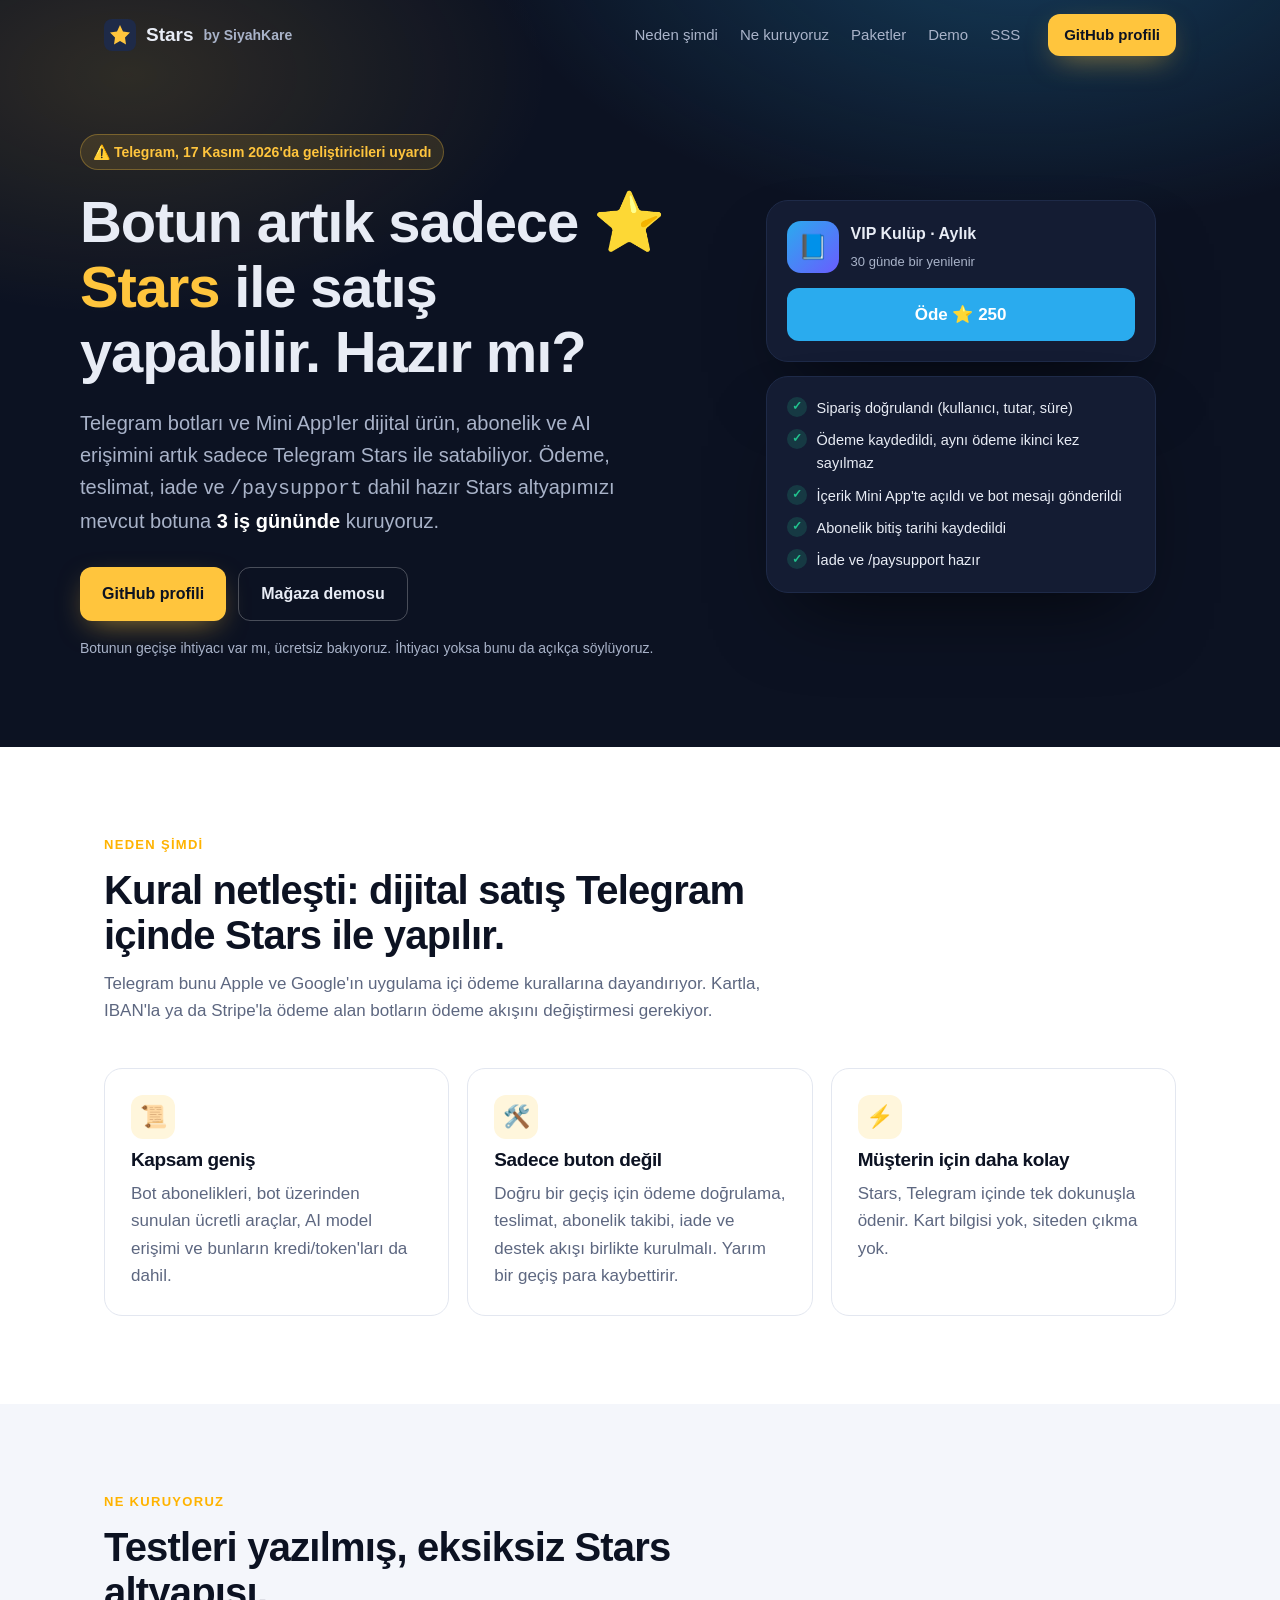
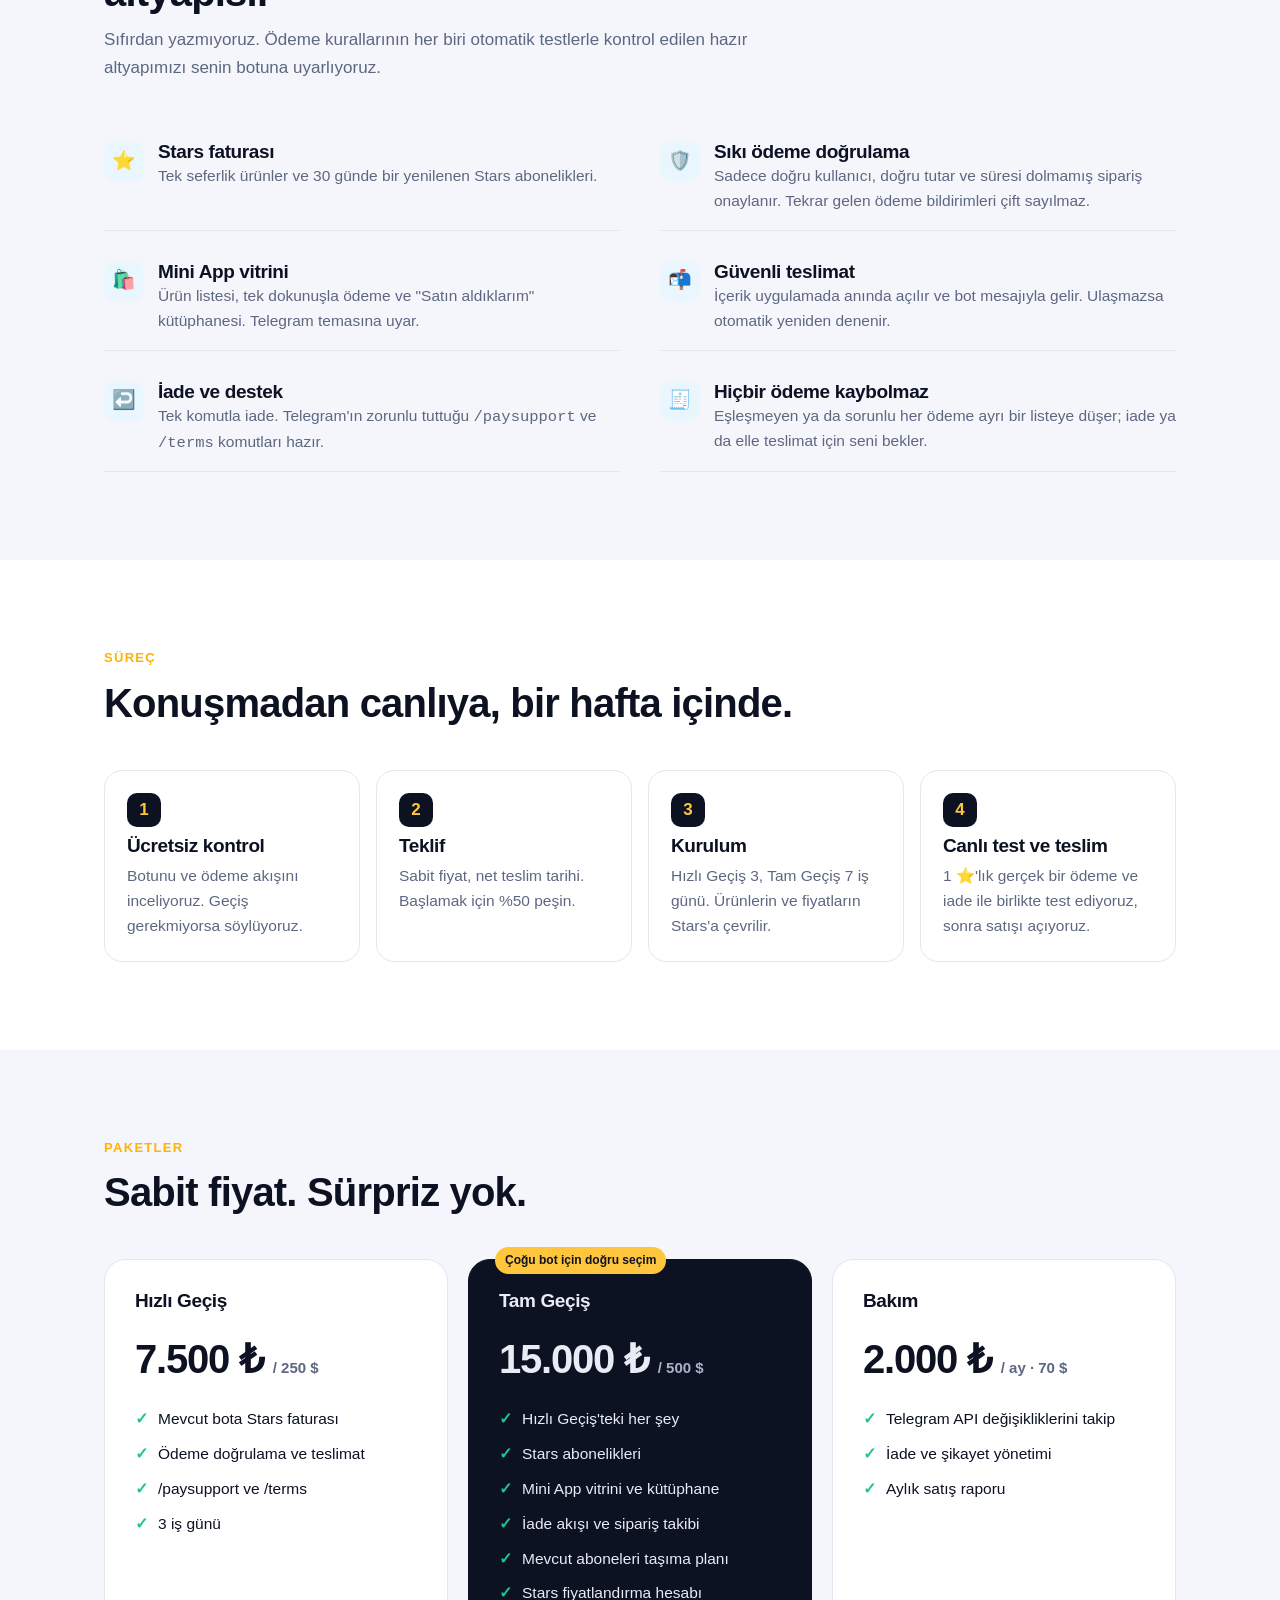
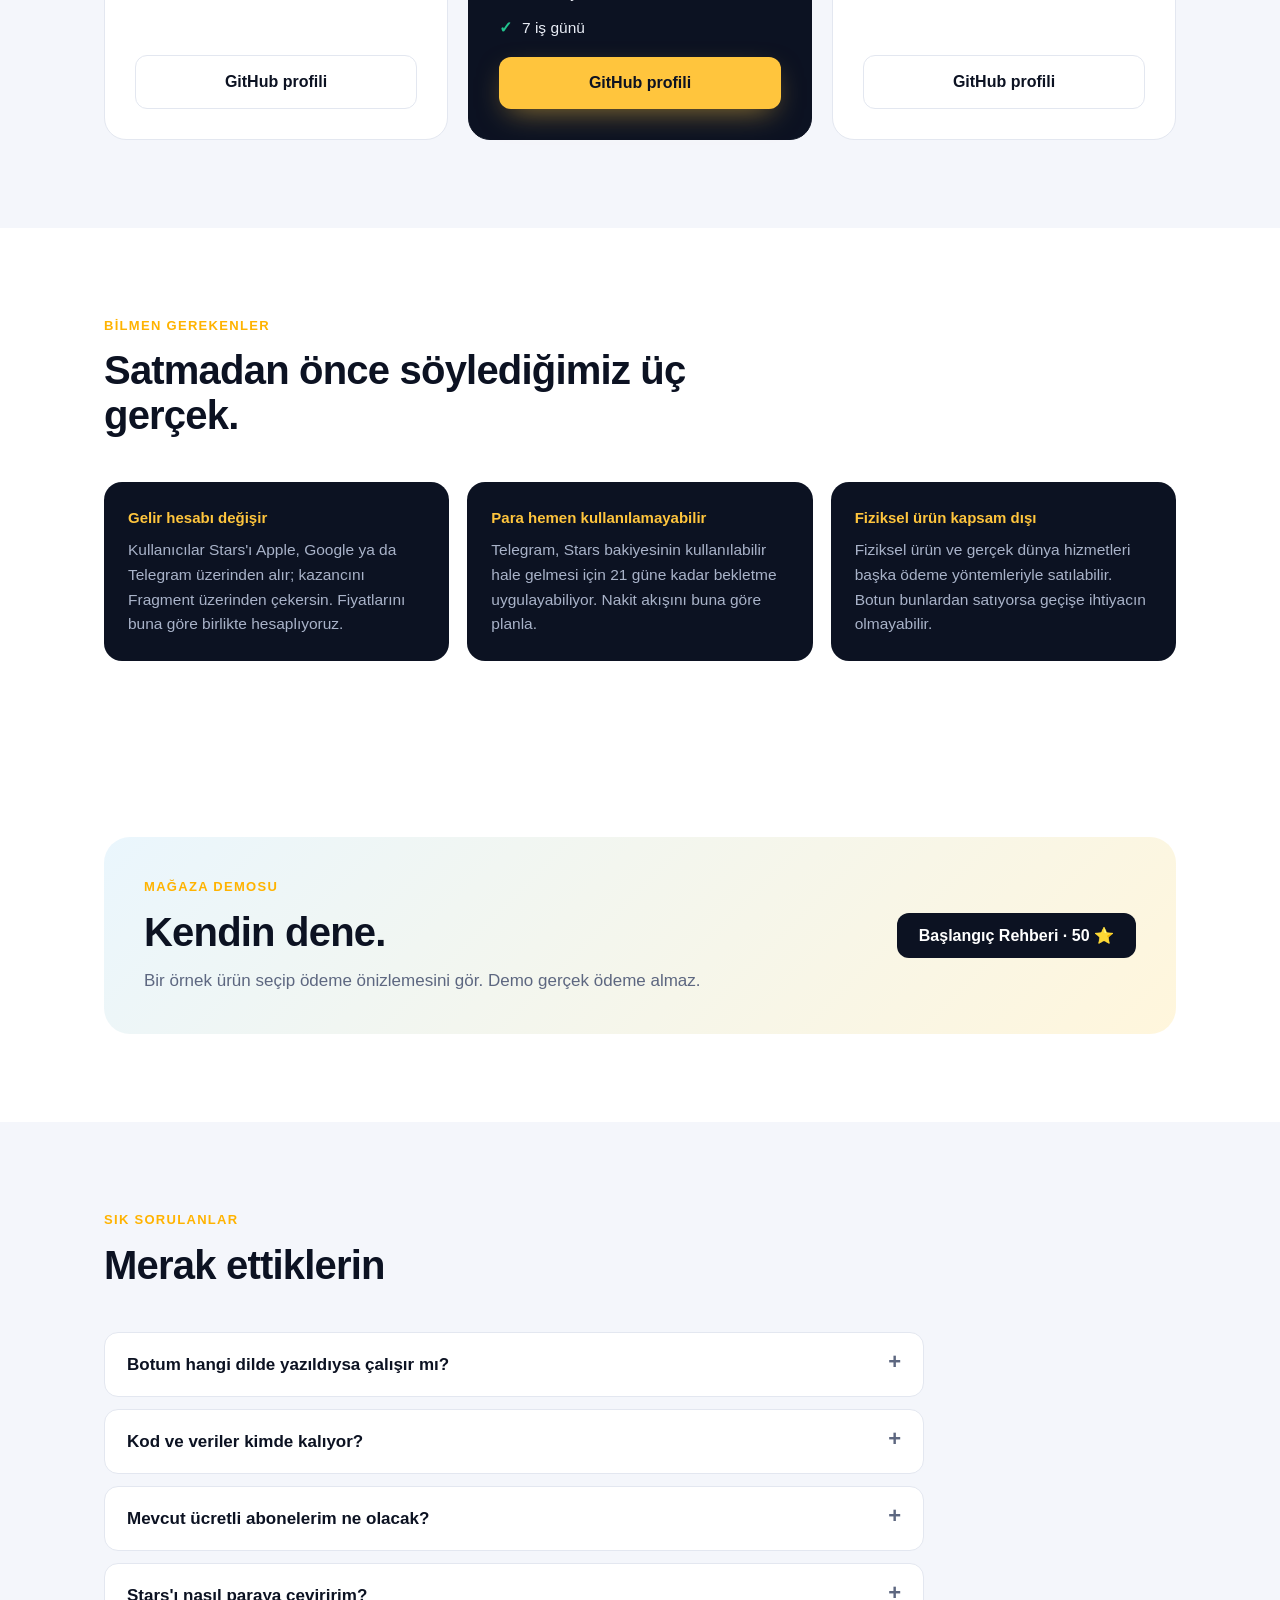
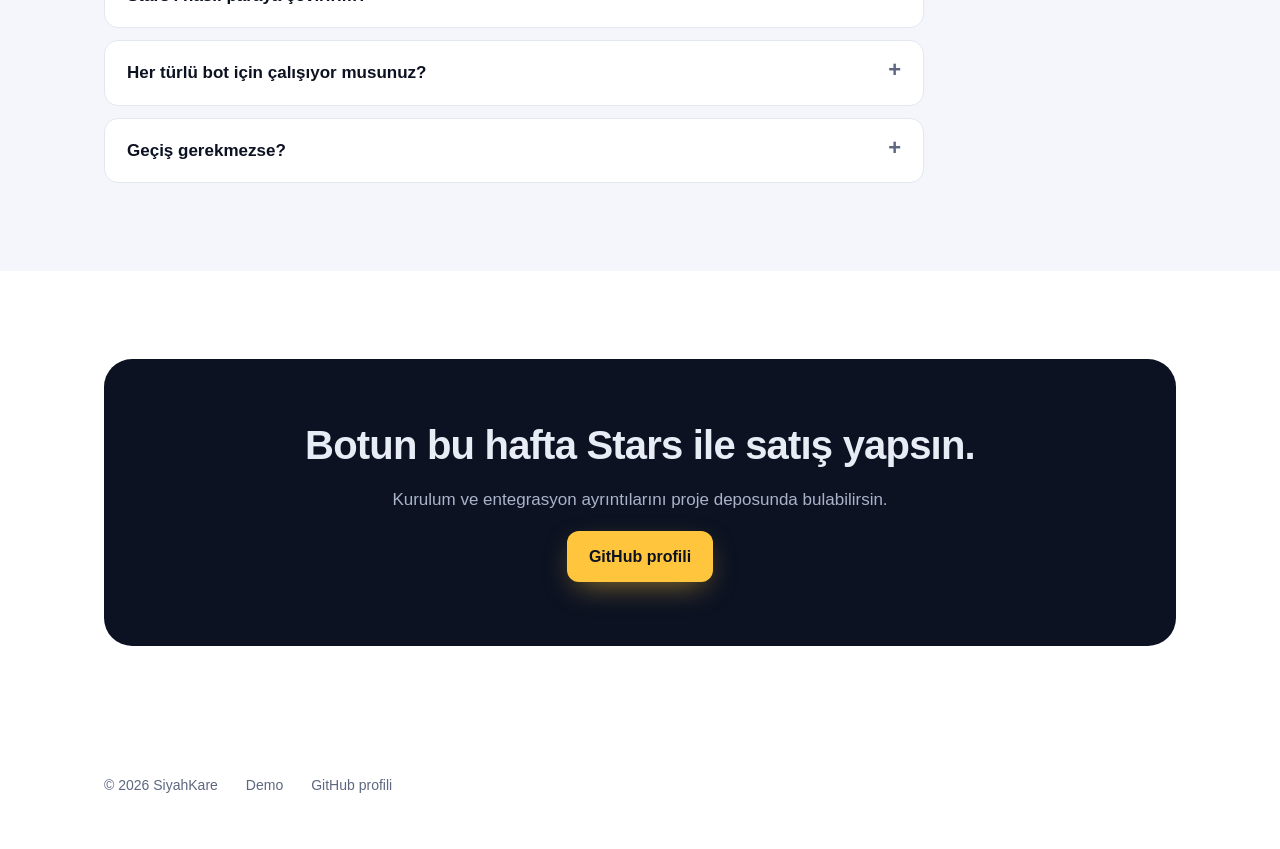
==== index.html @ 366bf129 "Publish static Stars landing page and payment preview" ====
<!doctype html>
<html lang="tr">
<head>
  <meta charset="utf-8">
  <meta name="viewport" content="width=device-width, initial-scale=1">
  <title>Telegram Stars geçişi — botun 3 iş gününde Stars ile satış yapsın | SiyahKare</title>
  <meta name="description" content="Telegram botlarda dijital ürün, abonelik ve AI erişimi artık sadece Stars ile satılabiliyor. Ödeme, teslimat, iade ve /paysupport dahil hazır Stars altyapısını mevcut botuna kuruyoruz.">
  <meta property="og:title" content="Botun Telegram Stars'a hazır mı?">
  <meta property="og:description" content="Ödeme, teslimat, iade, abonelik ve Mini App vitrini dahil Stars altyapısı, 3 iş gününde.">
  <meta name="theme-color" content="#0c1222">
  <link rel="icon" href="data:image/svg+xml,%3Csvg xmlns='http://www.w3.org/2000/svg' viewBox='0 0 64 64'%3E%3Crect width='64' height='64' rx='16' fill='%230c1222'/%3E%3Cpath d='M32 12l6 13 14 2-10 10 2 14-12-7-12 7 2-14-10-10 14-2z' fill='%23ffc53d'/%3E%3C/svg%3E">
  <style>
    :root {
      --night: #0c1222; --night-2: #141c33; --night-3: #1e2a48; --ink: #0c1222; --text: #e8ecf5; --soft: #a9b3c9;
      --paper: #ffffff; --paper-2: #f4f6fb; --line: #e3e7f0; --muted: #5d6780;
      --gold: #ffc53d; --gold-2: #ffb300; --tg: #2aabee; --ok: #22c38e; --radius: 18px;
    }
    * { box-sizing: border-box; }
    html { scroll-behavior: smooth; }
    body { margin: 0; background: var(--paper); color: var(--ink);
      font: 17px/1.6 -apple-system, BlinkMacSystemFont, "Segoe UI", Roboto, "Inter", sans-serif; -webkit-font-smoothing: antialiased; }
    a { color: inherit; }
    .wrap { max-width: 1120px; margin: 0 auto; padding: 0 24px; }
    h1, h2, h3 { margin: 0; line-height: 1.12; letter-spacing: -0.02em; }
    h1 { font-size: clamp(36px, 5.2vw, 58px); font-weight: 800; }
    h2 { font-size: clamp(28px, 3.5vw, 40px); font-weight: 800; }
    h3 { font-size: 19px; font-weight: 700; }
    p { margin: 0; }
    .eyebrow { font-size: 13px; font-weight: 800; letter-spacing: .1em; text-transform: uppercase; color: var(--gold-2); }
    .muted { color: var(--muted); }

    .btn { display: inline-flex; align-items: center; justify-content: center; gap: 8px; padding: 13px 22px; border-radius: 12px;
      font-weight: 700; font-size: 16px; text-decoration: none; border: 0; cursor: pointer; transition: transform .15s; }
    .btn:hover { transform: translateY(-1px); }
    .btn-gold { background: var(--gold); color: var(--night); box-shadow: 0 10px 30px -10px rgba(255,197,61,.6); }
    .btn-line { border: 1px solid rgba(255,255,255,.25); color: var(--text); }
    .btn-dark { background: var(--night); color: #fff; }
    .btn-ghost { border: 1px solid var(--line); background: #fff; color: var(--ink); }
    .btn-small { padding: 9px 16px; font-size: 15px; }

    /* dark top */
    .top { background: radial-gradient(900px 500px at 80% -10%, rgba(42,171,238,.28), transparent 60%),
                       radial-gradient(700px 400px at 10% 10%, rgba(255,197,61,.14), transparent 60%), var(--night);
      color: var(--text); }
    nav .wrap { display: flex; align-items: center; gap: 28px; height: 70px; }
    .logo { display: flex; align-items: center; gap: 10px; font-weight: 800; font-size: 19px; text-decoration: none; }
    .logo svg { width: 32px; height: 32px; }
    .logo small { font-weight: 600; color: var(--soft); font-size: 14px; }
    .links { display: flex; gap: 22px; margin-left: auto; font-size: 15px; }
    .links a { color: var(--soft); text-decoration: none; }
    .links a:hover { color: #fff; }
    @media (max-width: 820px) { .links { display: none; } nav .btn { margin-left: auto; } }

    .hero { padding: 64px 0 88px; display: grid; grid-template-columns: 1.1fr .9fr; gap: 56px; align-items: center; }
    @media (max-width: 920px) { .hero { grid-template-columns: 1fr; } }
    .alert { display: inline-flex; gap: 8px; align-items: center; padding: 6px 12px; border-radius: 999px; font-size: 14px; font-weight: 600;
      background: rgba(255,197,61,.12); color: var(--gold); border: 1px solid rgba(255,197,61,.3); margin-bottom: 20px; }
    .hero h1 .star { color: var(--gold); }
    .lead { font-size: 20px; color: var(--soft); margin: 22px 0 30px; max-width: 580px; }
    .cta { display: flex; flex-wrap: wrap; gap: 12px; }
    .fine { margin-top: 16px; font-size: 14px; color: var(--soft); }

    /* invoice mock */
    .mock { justify-self: center; width: min(390px, 100%); display: grid; gap: 14px; }
    .card-dark { background: var(--night-2); border: 1px solid var(--night-3); border-radius: 22px; padding: 20px; box-shadow: 0 40px 80px -30px rgba(0,0,0,.6); }
    .invoice { display: grid; gap: 14px; }
    .inv-head { display: flex; gap: 12px; align-items: center; }
    .inv-thumb { width: 52px; height: 52px; border-radius: 14px; background: linear-gradient(135deg, var(--tg), #6a5cff); display: grid; place-items: center; font-size: 24px; }
    .inv-head b { display: block; font-size: 16px; }
    .inv-head span { font-size: 13px; color: var(--soft); }
    .pay { display: flex; justify-content: center; align-items: center; gap: 8px; background: var(--tg); color: #fff; border-radius: 12px; padding: 13px; font-weight: 800; }
    .checks { list-style: none; margin: 0; padding: 0; display: grid; gap: 9px; font-size: 14.5px; color: var(--text); }
    .checks li { display: flex; gap: 10px; align-items: flex-start; opacity: 0; transform: translateY(6px); animation: in .4s forwards; }
    .checks li::before { content: "✓"; flex: none; width: 20px; height: 20px; border-radius: 50%; background: rgba(34,195,142,.18); color: var(--ok);
      display: grid; place-items: center; font-size: 12px; font-weight: 900; }
    .checks li:nth-child(1) { animation-delay: .3s; } .checks li:nth-child(2) { animation-delay: .7s; } .checks li:nth-child(3) { animation-delay: 1.1s; }
    .checks li:nth-child(4) { animation-delay: 1.5s; } .checks li:nth-child(5) { animation-delay: 1.9s; }
    @keyframes in { to { opacity: 1; transform: none; } }
    @media (prefers-reduced-motion: reduce) { .checks li { animation: none; opacity: 1; transform: none; } }

    section { padding: 88px 0; }
    .head { max-width: 700px; display: grid; gap: 12px; margin-bottom: 44px; }
    .alt { background: var(--paper-2); }

    .three { display: grid; grid-template-columns: repeat(3, 1fr); gap: 18px; }
    @media (max-width: 880px) { .three { grid-template-columns: 1fr; } }
    .box { background: #fff; border: 1px solid var(--line); border-radius: var(--radius); padding: 26px; display: grid; gap: 10px; align-content: start; }
    .box .ico { width: 44px; height: 44px; border-radius: 12px; display: grid; place-items: center; font-size: 22px; background: #fff6dc; }
    .quote { border-left: 4px solid var(--gold); padding: 14px 18px; background: #fffaf0; border-radius: 0 12px 12px 0; font-size: 16px; color: #4a3b10; }

    .features { display: grid; grid-template-columns: repeat(2, 1fr); gap: 14px 40px; }
    @media (max-width: 760px) { .features { grid-template-columns: 1fr; } }
    .feat { display: grid; grid-template-columns: 40px 1fr; gap: 14px; padding: 16px 0; border-bottom: 1px solid var(--line); }
    .feat .ico { width: 40px; height: 40px; border-radius: 10px; display: grid; place-items: center; background: #eaf6fd; font-size: 19px; }
    .feat p { color: var(--muted); font-size: 15.5px; margin-top: 2px; }

    .steps { display: grid; grid-template-columns: repeat(4, 1fr); gap: 16px; counter-reset: s; }
    @media (max-width: 900px) { .steps { grid-template-columns: 1fr 1fr; } }
    @media (max-width: 560px) { .steps { grid-template-columns: 1fr; } }
    .step { background: #fff; border-radius: var(--radius); padding: 22px; border: 1px solid var(--line); display: grid; gap: 8px; align-content: start; }
    .step::before { counter-increment: s; content: counter(s); width: 34px; height: 34px; border-radius: 10px; display: grid; place-items: center;
      background: var(--night); color: var(--gold); font-weight: 900; }
    .step p { color: var(--muted); font-size: 15.5px; }

    .plans { display: grid; grid-template-columns: repeat(3, 1fr); gap: 20px; }
    @media (max-width: 920px) { .plans { grid-template-columns: 1fr; max-width: 480px; } }
    .plan { border: 1px solid var(--line); border-radius: 22px; padding: 30px; background: #fff; display: flex; flex-direction: column; gap: 16px; }
    .plan.best { background: var(--night); color: var(--text); border-color: var(--night); position: relative; }
    .plan.best::before { content: "Çoğu bot için doğru seçim"; position: absolute; top: -13px; left: 26px; background: var(--gold); color: var(--night);
      font-size: 12px; font-weight: 800; padding: 4px 10px; border-radius: 999px; }
    .plan .price { font-size: 40px; font-weight: 800; letter-spacing: -0.03em; }
    .plan .price small { font-size: 15px; font-weight: 600; color: var(--muted); letter-spacing: 0; }
    .plan.best .price small, .plan.best .muted { color: var(--soft); }
    .ticks { list-style: none; margin: 0; padding: 0; display: grid; gap: 10px; font-size: 15.5px; }
    .ticks li { display: flex; gap: 10px; }
    .ticks li::before { content: "✓"; color: var(--ok); font-weight: 900; }
    .plan .btn { margin-top: auto; }

    .facts { display: grid; grid-template-columns: repeat(3, 1fr); gap: 18px; }
    @media (max-width: 880px) { .facts { grid-template-columns: 1fr; } }
    .fact { border-radius: var(--radius); padding: 24px; background: var(--night); color: var(--text); display: grid; gap: 8px; }
    .fact b { color: var(--gold); font-size: 15px; }
    .fact p { color: var(--soft); font-size: 15.5px; }

    .demo { display: grid; grid-template-columns: 1fr auto; gap: 30px; align-items: center; background: linear-gradient(135deg, #eaf6fd, #fff6dc);
      border-radius: 26px; padding: 40px; }
    @media (max-width: 760px) { .demo { grid-template-columns: 1fr; } }

    .faq { display: grid; gap: 12px; max-width: 820px; }
    details { border: 1px solid var(--line); border-radius: 14px; padding: 18px 22px; background: #fff; }
    summary { font-weight: 700; cursor: pointer; list-style: none; display: flex; justify-content: space-between; gap: 16px; }
    summary::after { content: "+"; font-size: 22px; line-height: 1; color: var(--muted); }
    details[open] summary::after { content: "–"; }
    details p { margin-top: 10px; color: #3a445a; }

    .final { background: var(--night); color: var(--text); border-radius: 28px; padding: 64px 28px; text-align: center; display: grid; gap: 18px; justify-items: center; }
    .final p { color: var(--soft); max-width: 600px; }
    footer { padding: 40px 0 56px; font-size: 14px; color: var(--muted); }
    footer .wrap { display: flex; flex-wrap: wrap; gap: 14px 28px; }
    footer a { text-decoration: none; }
  </style>
</head>
<body>
  <div class="top">
    <nav>
      <div class="wrap">
        <a class="logo" href="./">
          <svg viewBox="0 0 64 64" aria-hidden="true"><rect width="64" height="64" rx="16" fill="#1e2a48"/><path d="M32 12l6 13 14 2-10 10 2 14-12-7-12 7 2-14-10-10 14-2z" fill="#ffc53d"/></svg>
          Stars <small>by SiyahKare</small>
        </a>
        <div class="links"><a href="#neden">Neden şimdi</a><a href="#ne">Ne kuruyoruz</a><a href="#paketler">Paketler</a><a href="#demo">Demo</a><a href="#sss">SSS</a></div>
        <a class="btn btn-gold btn-small" href="https://github.com/onurmutlu" target="_blank" rel="noopener">GitHub profili</a>
      </div>
    </nav>

    <div class="wrap hero">
      <div>
        <span class="alert">⚠️ Telegram, 17 Kasım 2026'da geliştiricileri uyardı</span>
        <h1>Botun artık sadece <span class="star">⭐ Stars</span> ile satış yapabilir. Hazır mı?</h1>
        <p class="lead">Telegram botları ve Mini App'ler dijital ürün, abonelik ve AI erişimini artık sadece Telegram Stars ile satabiliyor. Ödeme, teslimat, iade ve <code>/paysupport</code> dahil hazır Stars altyapımızı mevcut botuna <b style="color:#fff">3 iş gününde</b> kuruyoruz.</p>
        <div class="cta">
          <a class="btn btn-gold" href="https://github.com/onurmutlu" target="_blank" rel="noopener">GitHub profili</a>
          <a class="btn btn-line" href="#demo">Mağaza demosu</a>
        </div>
        <p class="fine">Botunun geçişe ihtiyacı var mı, ücretsiz bakıyoruz. İhtiyacı yoksa bunu da açıkça söylüyoruz.</p>
      </div>

      <div class="mock" aria-hidden="true">
        <div class="card-dark invoice">
          <div class="inv-head"><div class="inv-thumb">📘</div><div><b>VIP Kulüp · Aylık</b><span>30 günde bir yenilenir</span></div></div>
          <div class="pay">Öde ⭐ 250</div>
        </div>
        <div class="card-dark">
          <ul class="checks">
            <li>Sipariş doğrulandı (kullanıcı, tutar, süre)</li>
            <li>Ödeme kaydedildi, aynı ödeme ikinci kez sayılmaz</li>
            <li>İçerik Mini App'te açıldı ve bot mesajı gönderildi</li>
            <li>Abonelik bitiş tarihi kaydedildi</li>
            <li>İade ve /paysupport hazır</li>
          </ul>
        </div>
      </div>
    </div>
  </div>

  <main>
    <section id="neden">
      <div class="wrap">
        <div class="head">
          <p class="eyebrow">Neden şimdi</p>
          <h2>Kural netleşti: dijital satış Telegram içinde Stars ile yapılır.</h2>
          <p class="muted">Telegram bunu Apple ve Google'ın uygulama içi ödeme kurallarına dayandırıyor. Kartla, IBAN'la ya da Stripe'la ödeme alan botların ödeme akışını değiştirmesi gerekiyor.</p>
        </div>
        <div class="three">
          <div class="box"><div class="ico">📜</div><h3>Kapsam geniş</h3><p class="muted">Bot abonelikleri, bot üzerinden sunulan ücretli araçlar, AI model erişimi ve bunların kredi/token'ları da dahil.</p></div>
          <div class="box"><div class="ico">🛠️</div><h3>Sadece buton değil</h3><p class="muted">Doğru bir geçiş için ödeme doğrulama, teslimat, abonelik takibi, iade ve destek akışı birlikte kurulmalı. Yarım bir geçiş para kaybettirir.</p></div>
          <div class="box"><div class="ico">⚡</div><h3>Müşterin için daha kolay</h3><p class="muted">Stars, Telegram içinde tek dokunuşla ödenir. Kart bilgisi yok, siteden çıkma yok.</p></div>
        </div>
      </div>
    </section>

    <section id="ne" class="alt">
      <div class="wrap">
        <div class="head">
          <p class="eyebrow">Ne kuruyoruz</p>
          <h2>Testleri yazılmış, eksiksiz Stars altyapısı.</h2>
          <p class="muted">Sıfırdan yazmıyoruz. Ödeme kurallarının her biri otomatik testlerle kontrol edilen hazır altyapımızı senin botuna uyarlıyoruz.</p>
        </div>
        <div class="features">
          <div class="feat"><div class="ico">⭐</div><div><h3>Stars faturası</h3><p>Tek seferlik ürünler ve 30 günde bir yenilenen Stars abonelikleri.</p></div></div>
          <div class="feat"><div class="ico">🛡️</div><div><h3>Sıkı ödeme doğrulama</h3><p>Sadece doğru kullanıcı, doğru tutar ve süresi dolmamış sipariş onaylanır. Tekrar gelen ödeme bildirimleri çift sayılmaz.</p></div></div>
          <div class="feat"><div class="ico">🛍️</div><div><h3>Mini App vitrini</h3><p>Ürün listesi, tek dokunuşla ödeme ve "Satın aldıklarım" kütüphanesi. Telegram temasına uyar.</p></div></div>
          <div class="feat"><div class="ico">📬</div><div><h3>Güvenli teslimat</h3><p>İçerik uygulamada anında açılır ve bot mesajıyla gelir. Ulaşmazsa otomatik yeniden denenir.</p></div></div>
          <div class="feat"><div class="ico">↩️</div><div><h3>İade ve destek</h3><p>Tek komutla iade. Telegram'ın zorunlu tuttuğu <code>/paysupport</code> ve <code>/terms</code> komutları hazır.</p></div></div>
          <div class="feat"><div class="ico">🧾</div><div><h3>Hiçbir ödeme kaybolmaz</h3><p>Eşleşmeyen ya da sorunlu her ödeme ayrı bir listeye düşer; iade ya da elle teslimat için seni bekler.</p></div></div>
        </div>
      </div>
    </section>

    <section>
      <div class="wrap">
        <div class="head"><p class="eyebrow">Süreç</p><h2>Konuşmadan canlıya, bir hafta içinde.</h2></div>
        <div class="steps">
          <div class="step"><h3>Ücretsiz kontrol</h3><p>Botunu ve ödeme akışını inceliyoruz. Geçiş gerekmiyorsa söylüyoruz.</p></div>
          <div class="step"><h3>Teklif</h3><p>Sabit fiyat, net teslim tarihi. Başlamak için %50 peşin.</p></div>
          <div class="step"><h3>Kurulum</h3><p>Hızlı Geçiş 3, Tam Geçiş 7 iş günü. Ürünlerin ve fiyatların Stars'a çevrilir.</p></div>
          <div class="step"><h3>Canlı test ve teslim</h3><p>1 ⭐'lık gerçek bir ödeme ve iade ile birlikte test ediyoruz, sonra satışı açıyoruz.</p></div>
        </div>
      </div>
    </section>

    <section id="paketler" class="alt">
      <div class="wrap">
        <div class="head"><p class="eyebrow">Paketler</p><h2>Sabit fiyat. Sürpriz yok.</h2></div>
        <div class="plans">
          <article class="plan">
            <h3>Hızlı Geçiş</h3>
            <div class="price">7.500 ₺ <small>/ 250 $</small></div>
            <ul class="ticks"><li>Mevcut bota Stars faturası</li><li>Ödeme doğrulama ve teslimat</li><li>/paysupport ve /terms</li><li>3 iş günü</li></ul>
            <a class="btn btn-ghost" href="https://github.com/onurmutlu" target="_blank" rel="noopener">GitHub profili</a>
          </article>
          <article class="plan best">
            <h3>Tam Geçiş</h3>
            <div class="price">15.000 ₺ <small>/ 500 $</small></div>
            <ul class="ticks"><li>Hızlı Geçiş'teki her şey</li><li>Stars abonelikleri</li><li>Mini App vitrini ve kütüphane</li><li>İade akışı ve sipariş takibi</li><li>Mevcut aboneleri taşıma planı</li><li>Stars fiyatlandırma hesabı</li><li>7 iş günü</li></ul>
            <a class="btn btn-gold" href="https://github.com/onurmutlu" target="_blank" rel="noopener">GitHub profili</a>
          </article>
          <article class="plan">
            <h3>Bakım</h3>
            <div class="price">2.000 ₺ <small>/ ay · 70 $</small></div>
            <ul class="ticks"><li>Telegram API değişikliklerini takip</li><li>İade ve şikayet yönetimi</li><li>Aylık satış raporu</li></ul>
            <a class="btn btn-ghost" href="https://github.com/onurmutlu" target="_blank" rel="noopener">GitHub profili</a>
          </article>
        </div>
      </div>
    </section>

    <section>
      <div class="wrap">
        <div class="head"><p class="eyebrow">Bilmen gerekenler</p><h2>Satmadan önce söylediğimiz üç gerçek.</h2></div>
        <div class="facts">
          <div class="fact"><b>Gelir hesabı değişir</b><p>Kullanıcılar Stars'ı Apple, Google ya da Telegram üzerinden alır; kazancını Fragment üzerinden çekersin. Fiyatlarını buna göre birlikte hesaplıyoruz.</p></div>
          <div class="fact"><b>Para hemen kullanılamayabilir</b><p>Telegram, Stars bakiyesinin kullanılabilir hale gelmesi için 21 güne kadar bekletme uygulayabiliyor. Nakit akışını buna göre planla.</p></div>
          <div class="fact"><b>Fiziksel ürün kapsam dışı</b><p>Fiziksel ürün ve gerçek dünya hizmetleri başka ödeme yöntemleriyle satılabilir. Botun bunlardan satıyorsa geçişe ihtiyacın olmayabilir.</p></div>
        </div>
      </div>
    </section>

    <section id="demo">
      <div class="wrap">
        <div class="demo">
          <div style="display:grid;gap:12px">
            <p class="eyebrow">Mağaza demosu</p>
            <h2>Kendin dene.</h2>
            <p class="muted">Bir örnek ürün seçip ödeme önizlemesini gör. Demo gerçek ödeme almaz.</p>
          </div>
          <div><button class="btn btn-dark" type="button" id="preview">Başlangıç Rehberi · 50 ⭐</button><p id="preview-result" role="status"></p></div>
        </div>
      </div>
    </section>

    <section id="sss" class="alt">
      <div class="wrap">
        <div class="head"><p class="eyebrow">Sık sorulanlar</p><h2>Merak ettiklerin</h2></div>
        <div class="faq">
          <details><summary>Botum hangi dilde yazıldıysa çalışır mı?</summary><p>Evet. Stars altyapısı kendi servisi olarak çalışır ve botuna bağlanır. Botun Python, Node.js ya da başka bir dilde olabilir; mevcut kodunu baştan yazmıyoruz.</p></details>
          <details><summary>Kod ve veriler kimde kalıyor?</summary><p>Kurulum senin sunucuna ve senin bot hesabına yapılır. Sipariş ve ödeme verileri senin veritabanında kalır.</p></details>
          <details><summary>Mevcut ücretli abonelerim ne olacak?</summary><p>Tam Geçiş paketinde mevcut aboneleri kaybetmeden Stars aboneliğine geçirmek için bir plan çıkarıyoruz: süresi biten kullanıcıya Stars aboneliğini teklif eden akış dahil.</p></details>
          <details><summary>Stars'ı nasıl paraya çeviririm?</summary><p>Kazandığın Stars'ı Telegram'ın Fragment platformu üzerinden çekersin. Güncel kur ve koşulları kurulum sırasında birlikte kontrol ediyoruz.</p></details>
          <details><summary>Her türlü bot için çalışıyor musunuz?</summary><p>Hayır. Bahis, kumar, yetişkin içerik ve eşleştirme botlarıyla çalışmıyoruz. Bunlar hem hukuki risk taşır hem de Telegram tarafından kapatılabilir.</p></details>
          <details><summary>Geçiş gerekmezse?</summary><p>Ücretsiz kontrolde bunu söyleriz. Örneğin sadece fiziksel ürün satıyorsan Stars'a geçmen gerekmeyebilir.</p></details>
        </div>
      </div>
    </section>

    <section>
      <div class="wrap">
        <div class="final">
          <h2>Botun bu hafta Stars ile satış yapsın.</h2>
          <p>Kurulum ve entegrasyon ayrıntılarını proje deposunda bulabilirsin.</p>
          <a class="btn btn-gold" href="https://github.com/onurmutlu" target="_blank" rel="noopener">GitHub profili</a>
        </div>
      </div>
    </section>
  </main>

  <footer>
    <div class="wrap">
      <span>© <span id="year">2026</span> SiyahKare</span>
      <a href="#demo">Demo</a>
      <a href="https://github.com/onurmutlu" target="_blank" rel="noopener">GitHub profili</a>
    </div>
  </footer>

  <script>
  (() => {
    "use strict";
    document.getElementById("year").textContent = String(new Date().getFullYear());
    document.getElementById("preview").addEventListener("click", () => {
      document.getElementById("preview-result").textContent = "Ödeme önizlemesi · Başlangıç Rehberi · 50 XTR. Tutar tahsil edilmedi.";
    });
  })();
  </script>
</body>
</html>
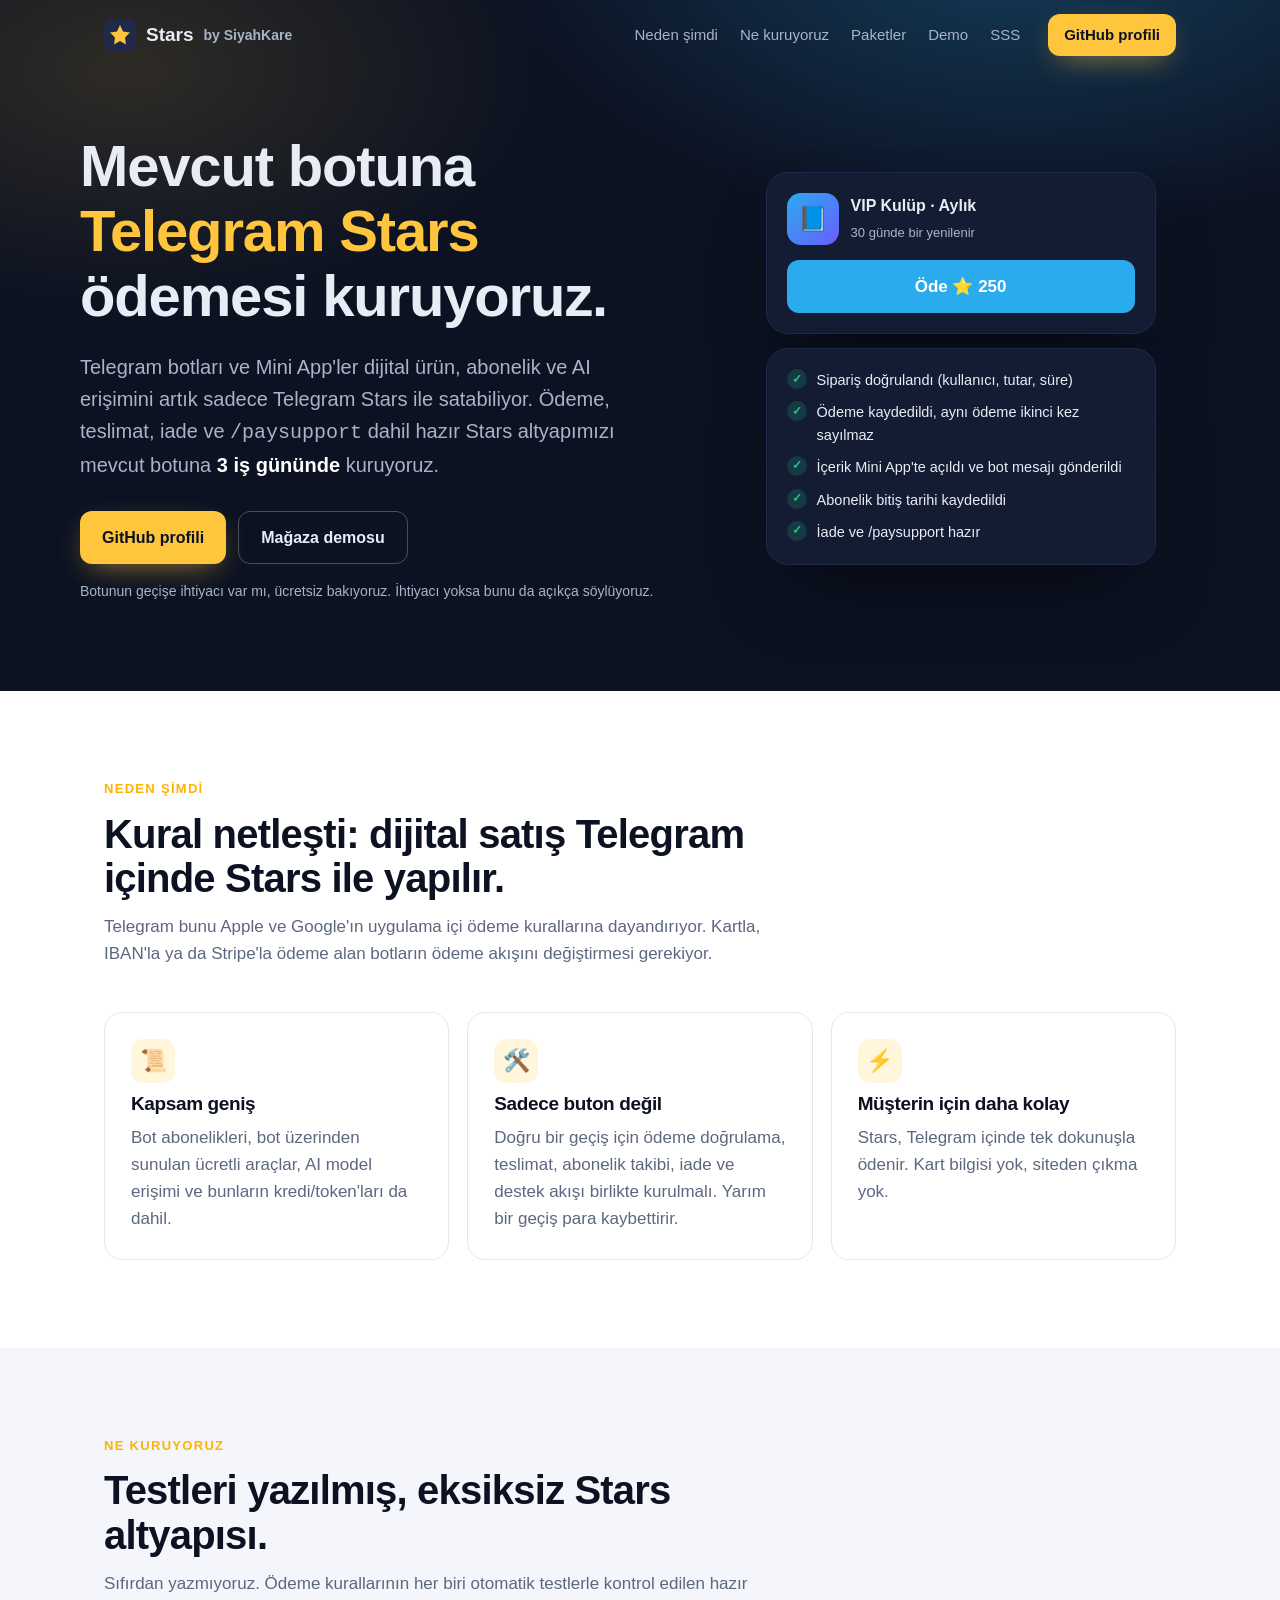
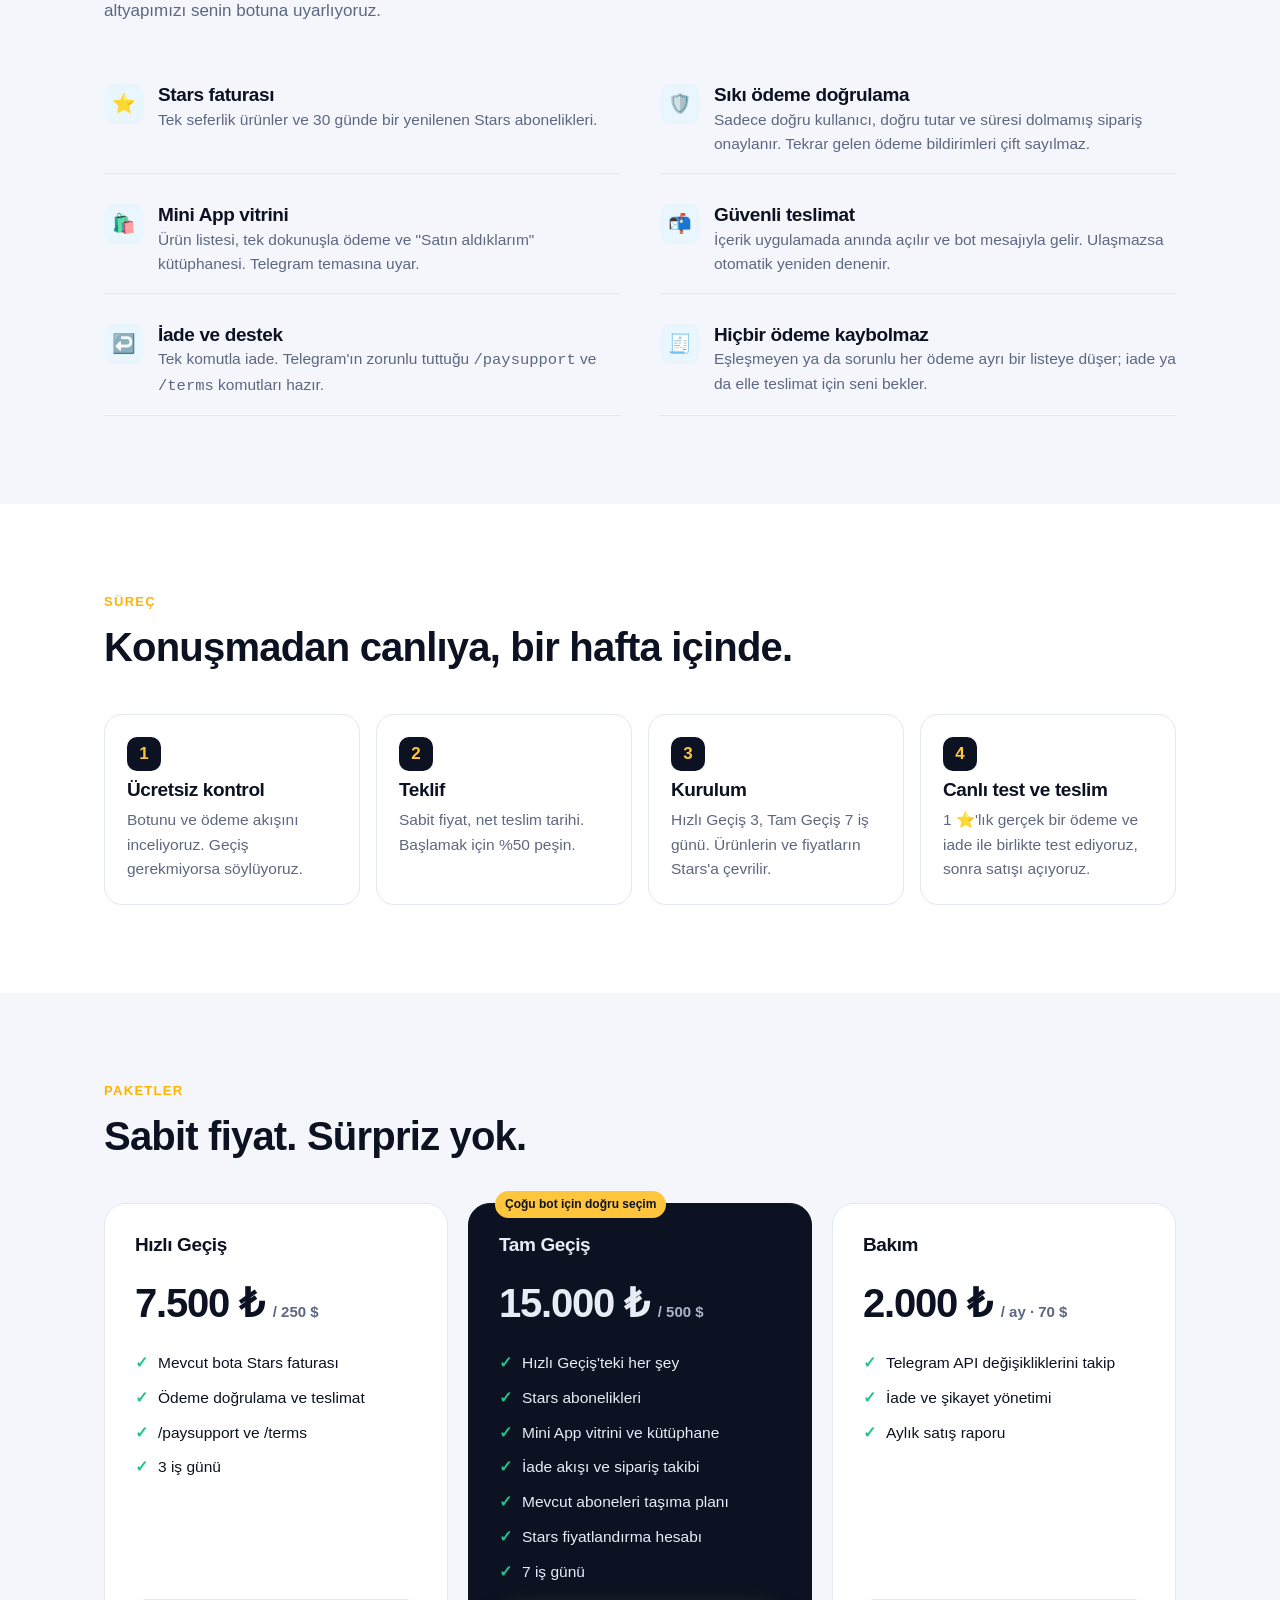
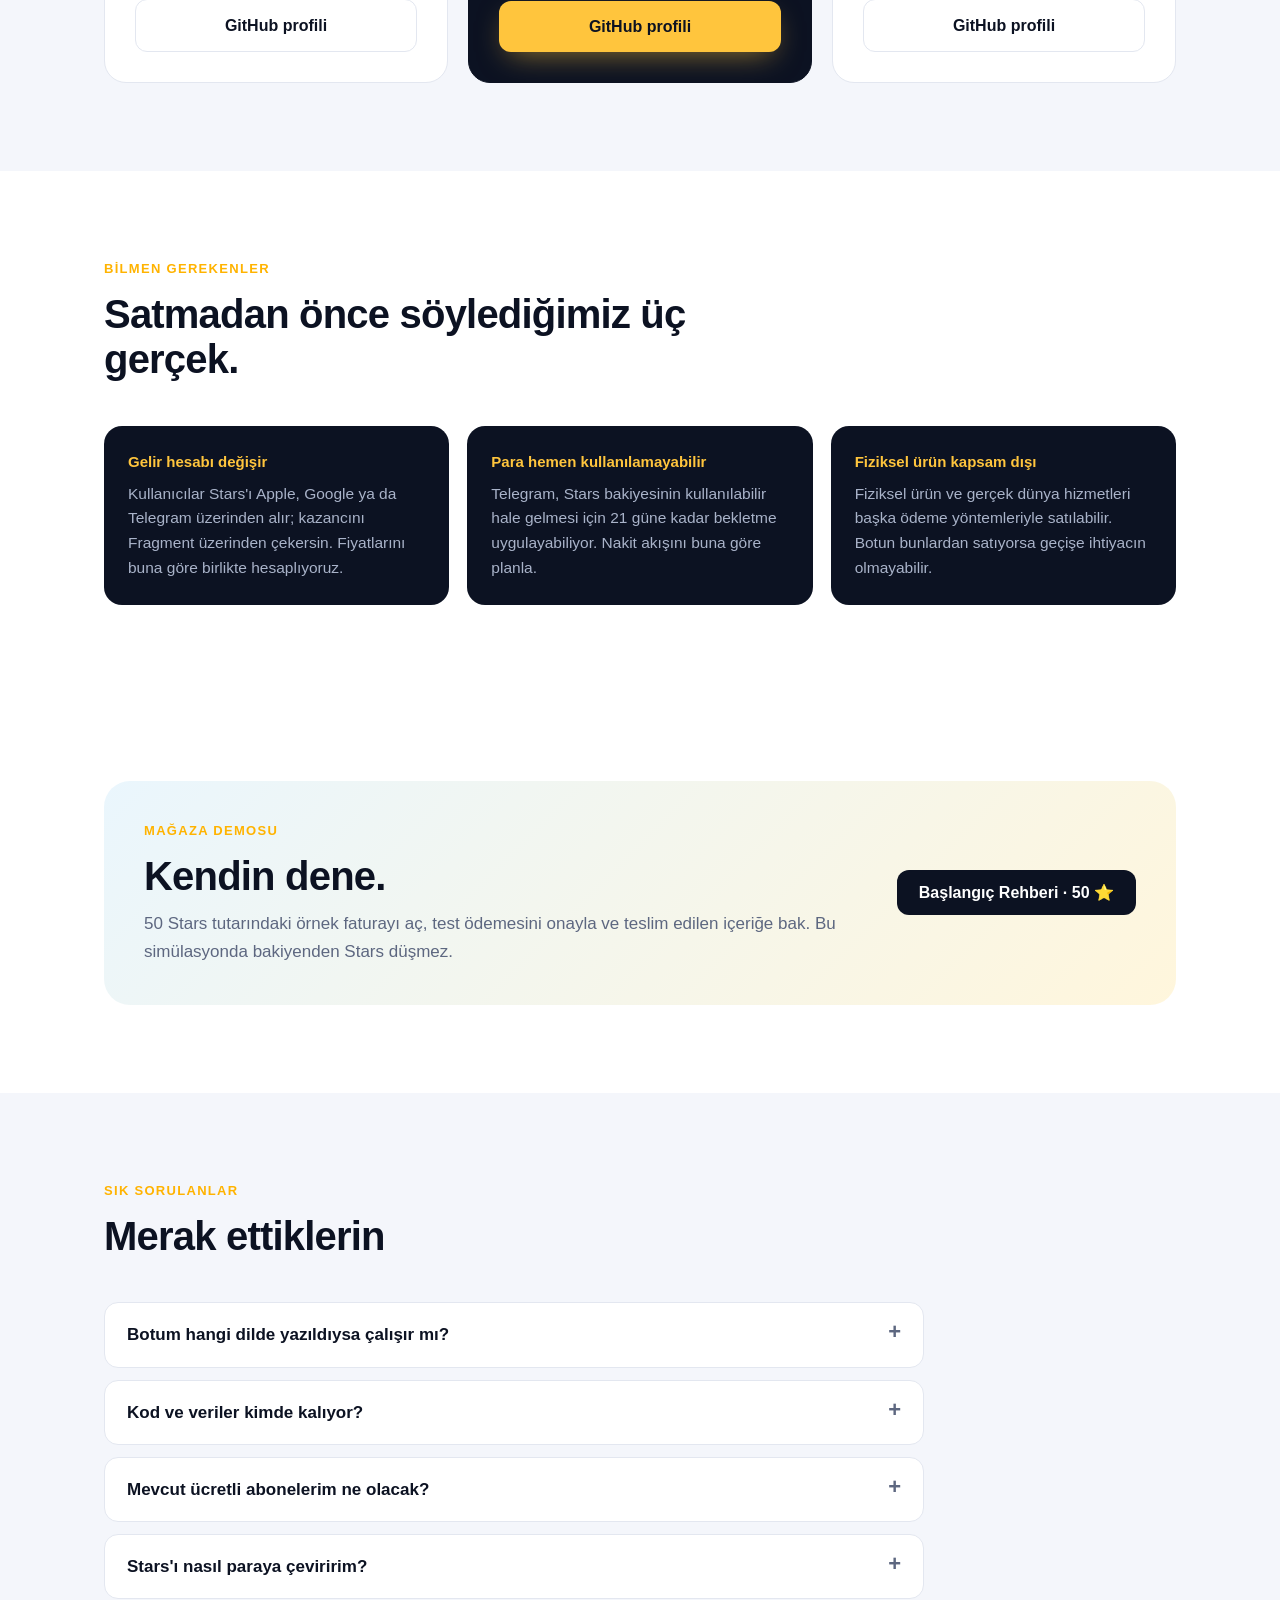
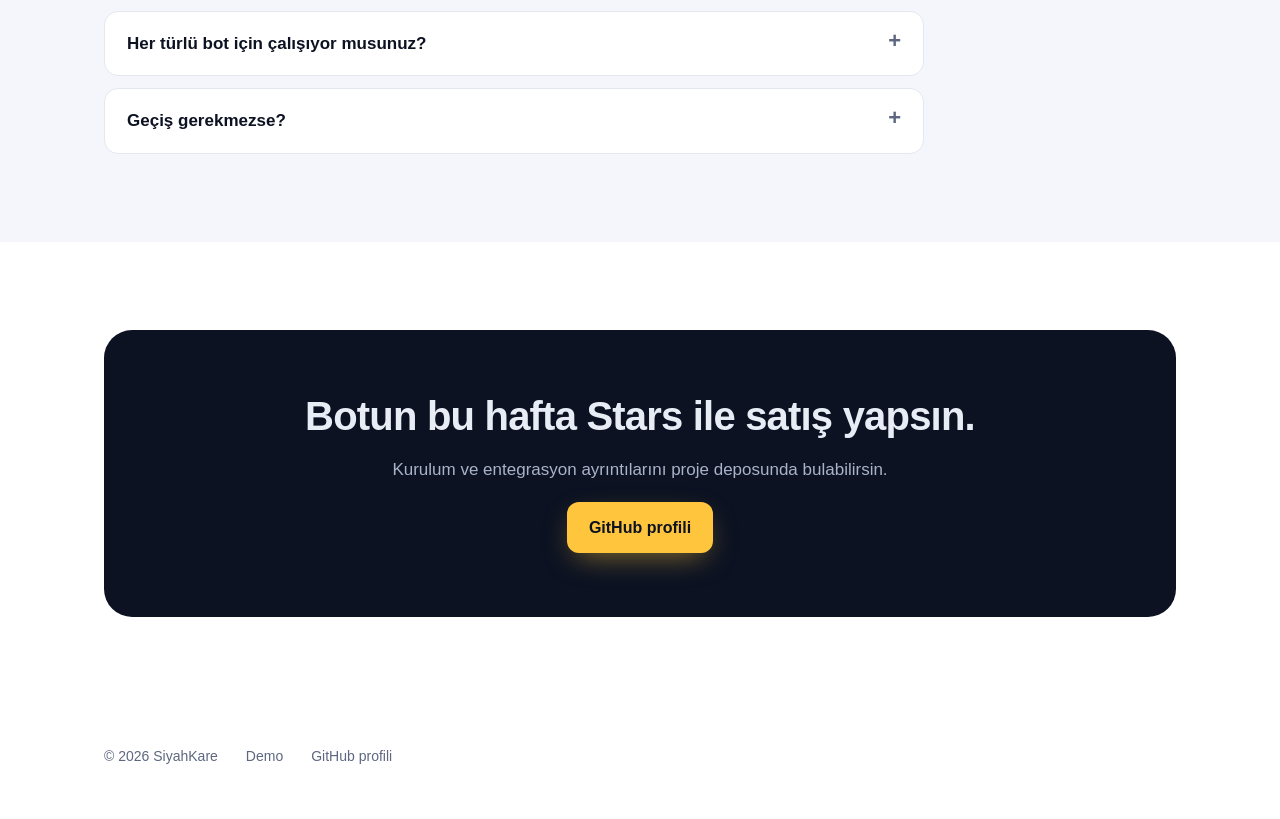
==== commit 51a184c2: "Show Stars checkout and delivery in the public demo" ====
--- a/index.html
+++ b/index.html
@@ -138,6 +138,8 @@
     footer { padding: 40px 0 56px; font-size: 14px; color: var(--muted); }
     footer .wrap { display: flex; flex-wrap: wrap; gap: 14px 28px; }
     footer a { text-decoration: none; }
+    #demo [hidden] { display: none; }
+    #demo-delivery { margin-block: 12px; }
   </style>
 </head>
 <body>
@@ -155,8 +157,8 @@
 
     <div class="wrap hero">
       <div>
-        <span class="alert">⚠️ Telegram, 17 Kasım 2026'da geliştiricileri uyardı</span>
-        <h1>Botun artık sadece <span class="star">⭐ Stars</span> ile satış yapabilir. Hazır mı?</h1>
+        
+        <h1>Mevcut botuna <span class="star">Telegram Stars</span> ödemesi kuruyoruz.</h1>
         <p class="lead">Telegram botları ve Mini App'ler dijital ürün, abonelik ve AI erişimini artık sadece Telegram Stars ile satabiliyor. Ödeme, teslimat, iade ve <code>/paysupport</code> dahil hazır Stars altyapımızı mevcut botuna <b style="color:#fff">3 iş gününde</b> kuruyoruz.</p>
         <div class="cta">
           <a class="btn btn-gold" href="https://github.com/onurmutlu" target="_blank" rel="noopener">GitHub profili</a>
@@ -272,9 +274,21 @@
           <div style="display:grid;gap:12px">
             <p class="eyebrow">Mağaza demosu</p>
             <h2>Kendin dene.</h2>
-            <p class="muted">Bir örnek ürün seçip ödeme önizlemesini gör. Demo gerçek ödeme almaz.</p>
+            <p class="muted">50 Stars tutarındaki örnek faturayı aç, test ödemesini onayla ve teslim edilen içeriğe bak. Bu simülasyonda bakiyenden Stars düşmez.</p>
           </div>
-          <div><button class="btn btn-dark" type="button" id="preview">Başlangıç Rehberi · 50 ⭐</button><p id="preview-result" role="status"></p></div>
+          <div>
+            <button class="btn btn-dark" type="button" id="preview">Başlangıç Rehberi · 50 ⭐</button>
+            <div id="demo-invoice" hidden>
+              <p>Örnek fatura · 50 XTR · Tek seferlik</p>
+              <button class="btn btn-dark" type="button" id="demo-pay">Test ödemesini onayla</button>
+            </div>
+            <p id="preview-result" role="status"></p>
+            <details id="demo-delivery" hidden>
+              <summary>Satın aldıklarım · Başlangıç Rehberi</summary>
+              <p>Bot mesajı: Başlangıç Rehberin hazır. İlk adım olarak ürün adını, Stars fiyatını ve ödeme sonrası açılacak içeriği belirle.</p>
+            </details>
+            <button class="btn btn-dark" type="button" id="demo-reset" hidden>Yeniden dene</button>
+          </div>
         </div>
       </div>
     </section>
@@ -316,8 +330,32 @@
   (() => {
     "use strict";
     document.getElementById("year").textContent = String(new Date().getFullYear());
-    document.getElementById("preview").addEventListener("click", () => {
-      document.getElementById("preview-result").textContent = "Ödeme önizlemesi · Başlangıç Rehberi · 50 XTR. Tutar tahsil edilmedi.";
+    const preview = document.getElementById("preview");
+    const invoice = document.getElementById("demo-invoice");
+    const pay = document.getElementById("demo-pay");
+    const result = document.getElementById("preview-result");
+    const delivery = document.getElementById("demo-delivery");
+    const reset = document.getElementById("demo-reset");
+
+    preview.addEventListener("click", () => {
+      preview.hidden = true;
+      invoice.hidden = false;
+      pay.focus();
+    });
+    pay.addEventListener("click", () => {
+      invoice.hidden = true;
+      result.textContent = "Test ödemesi doğrulandı. Örnek içerik teslim edildi.";
+      delivery.hidden = false;
+      reset.hidden = false;
+      delivery.querySelector("summary").focus();
+    });
+    reset.addEventListener("click", () => {
+      delivery.open = false;
+      delivery.hidden = true;
+      reset.hidden = true;
+      result.textContent = "";
+      preview.hidden = false;
+      preview.focus();
     });
   })();
   </script>
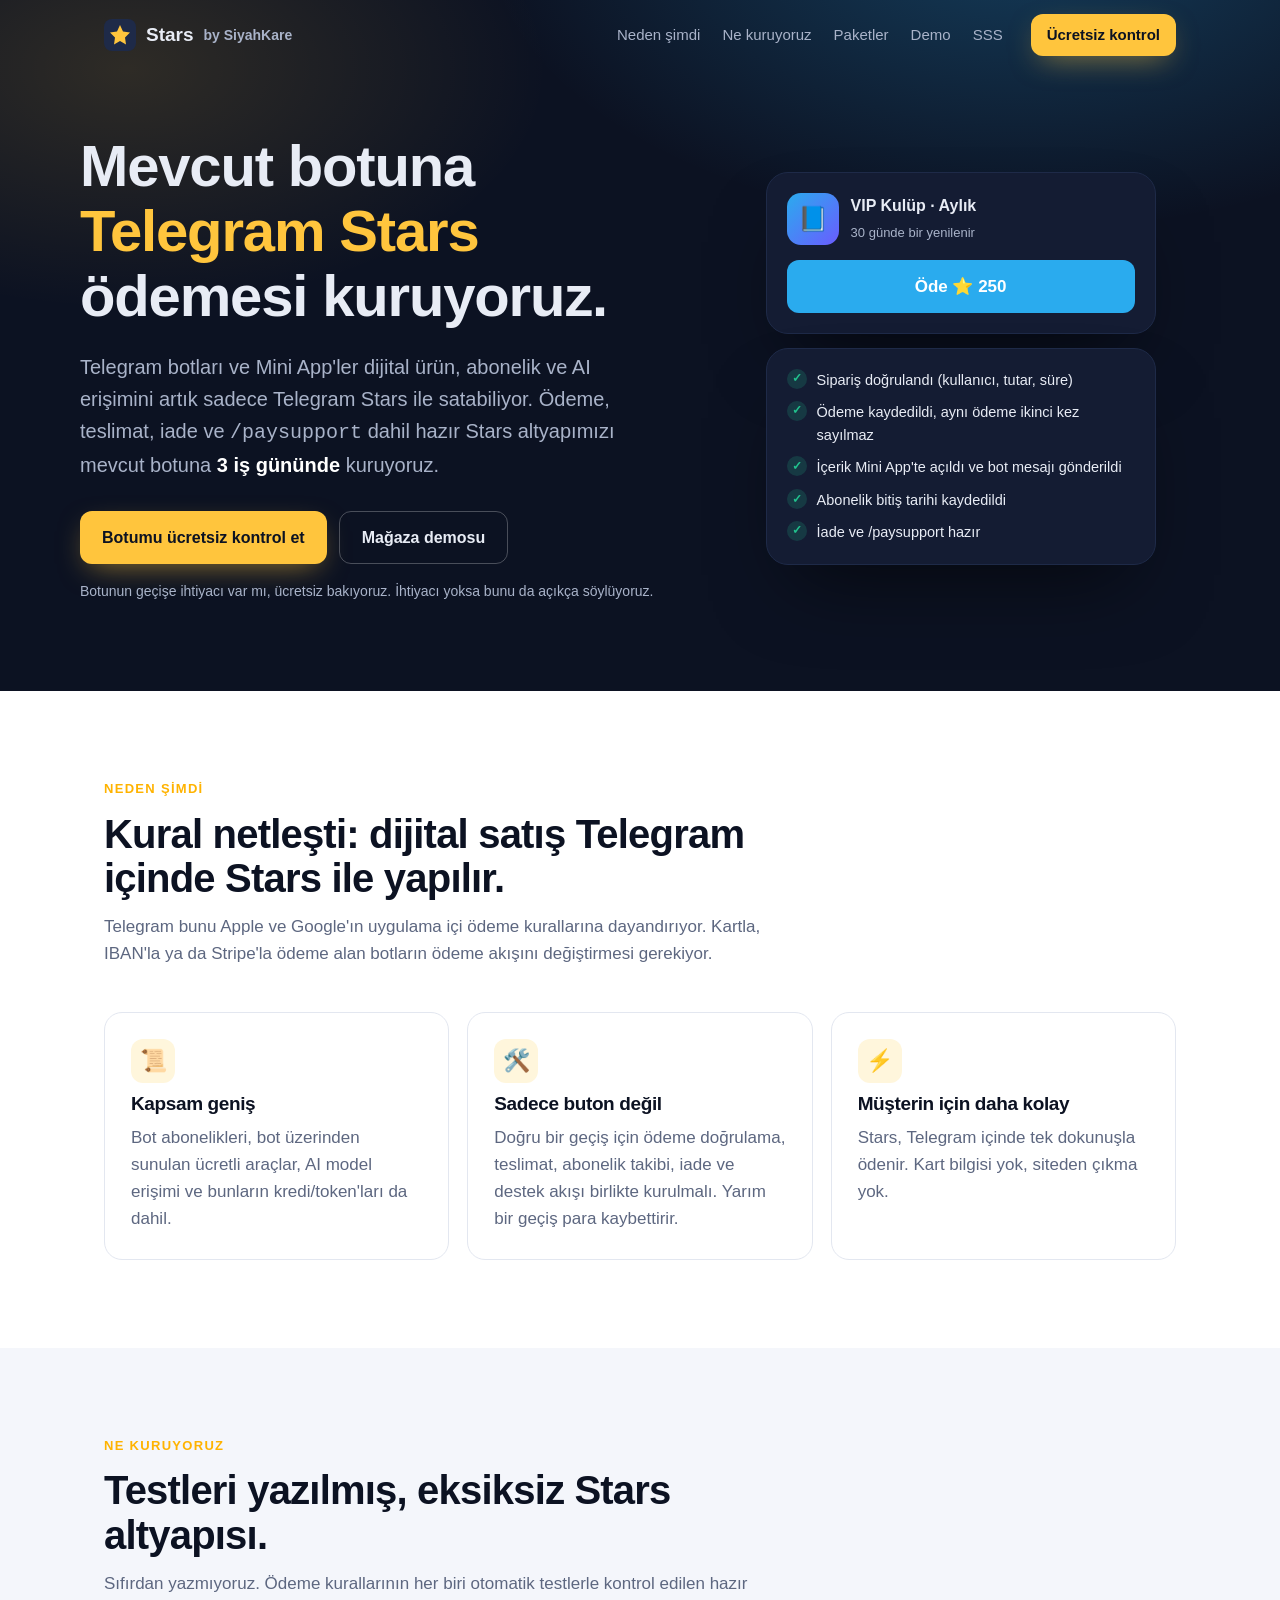
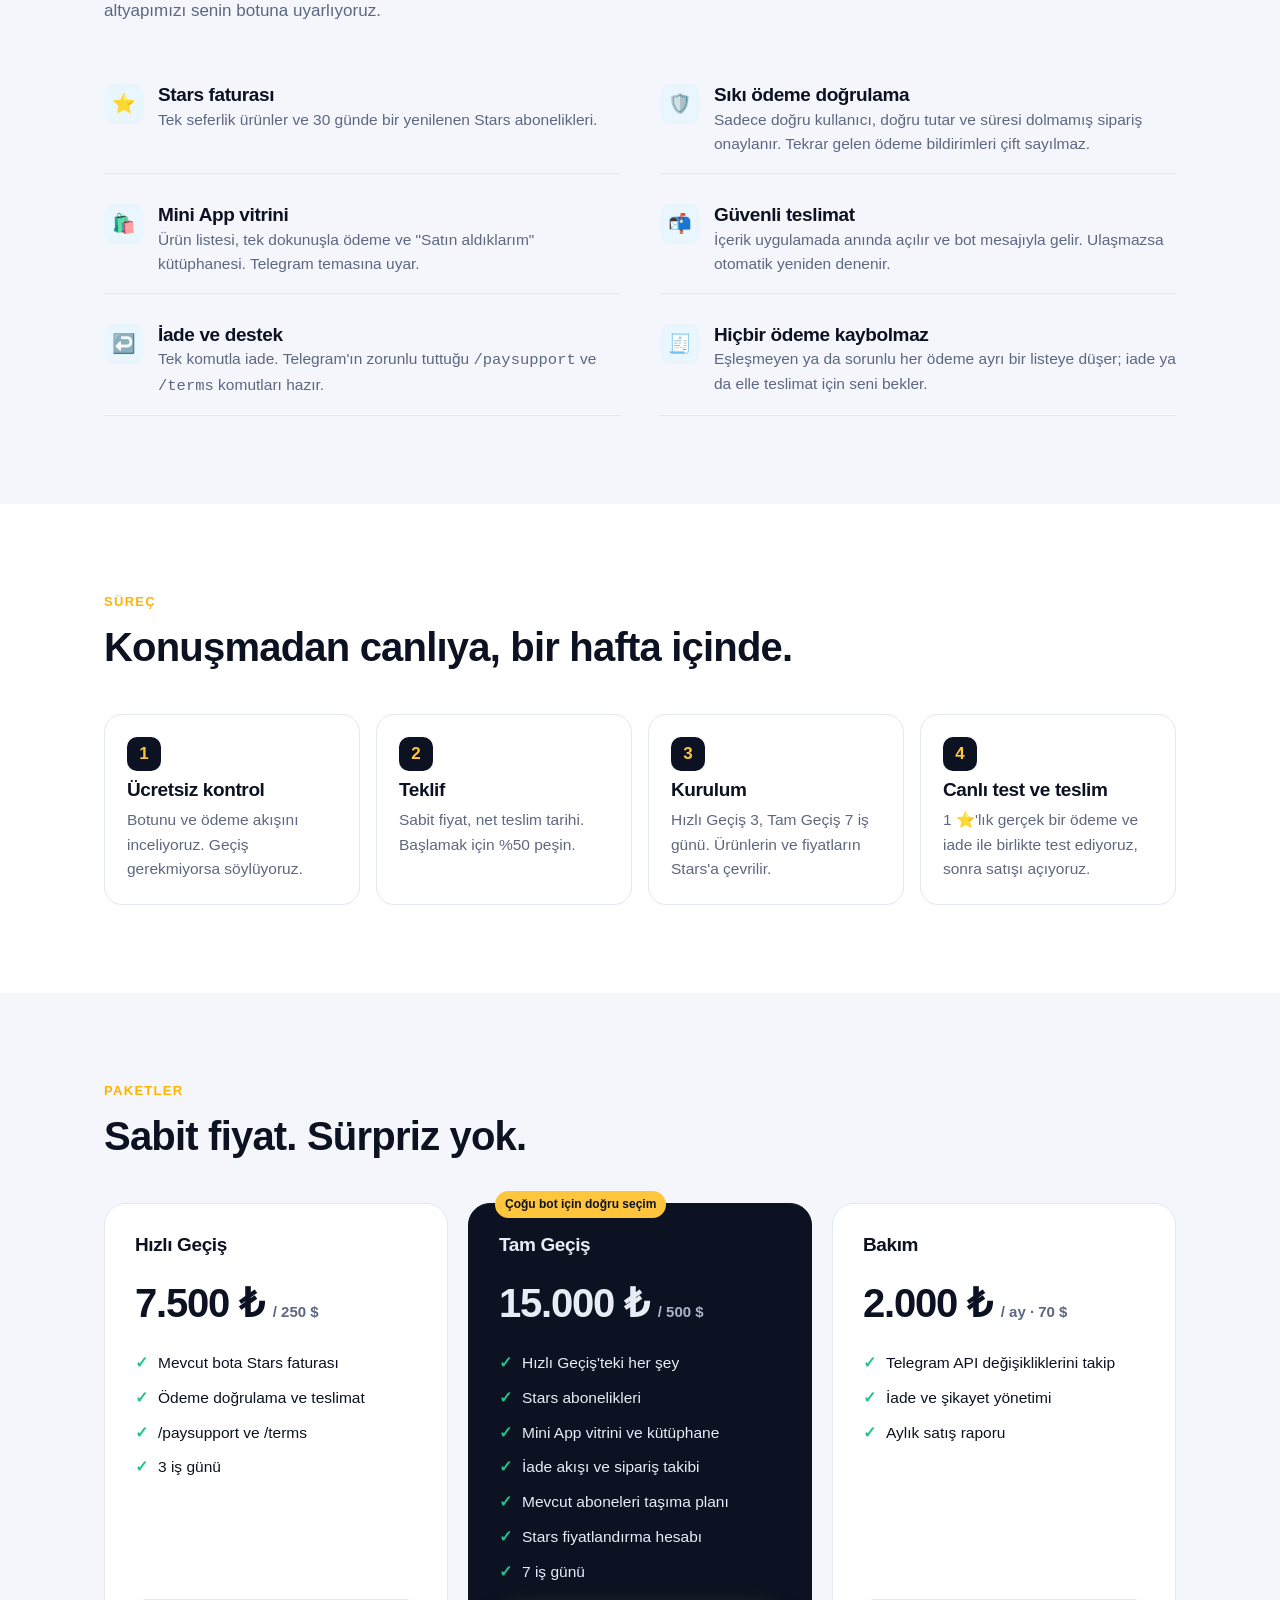
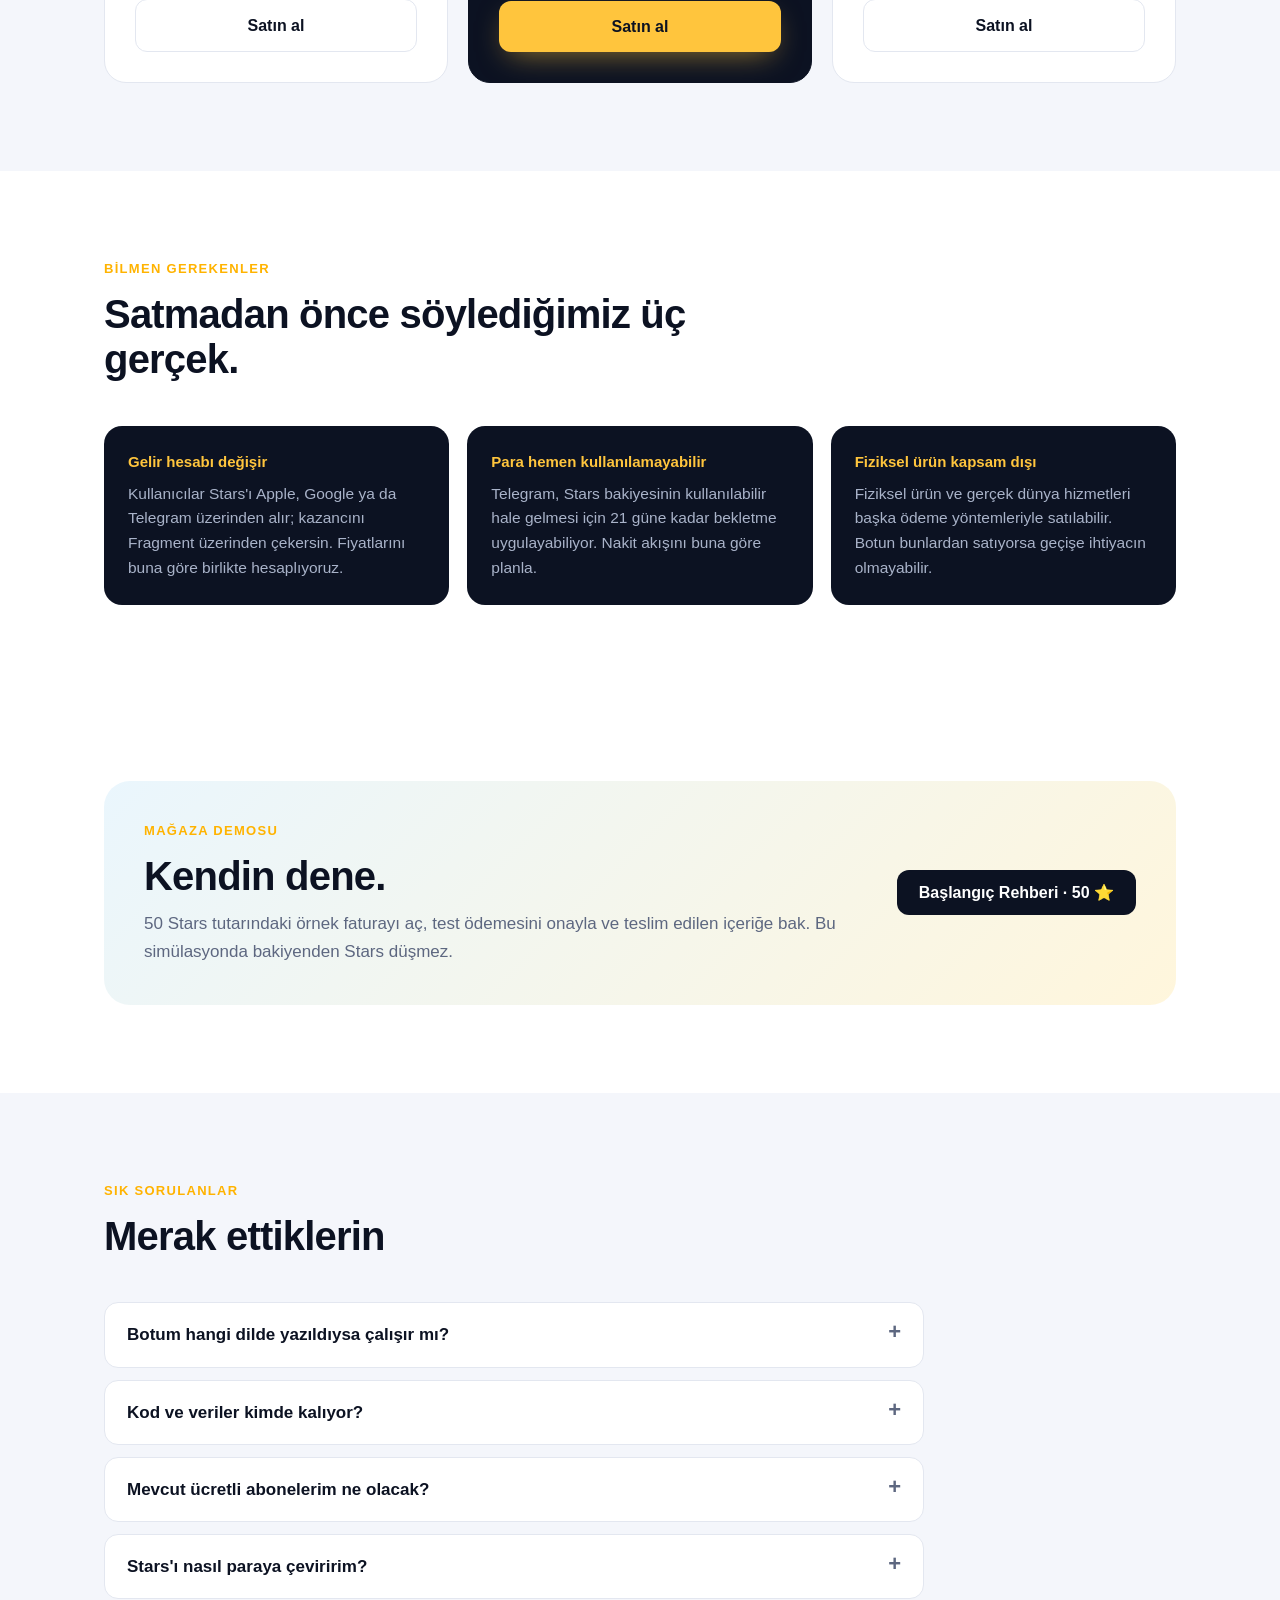
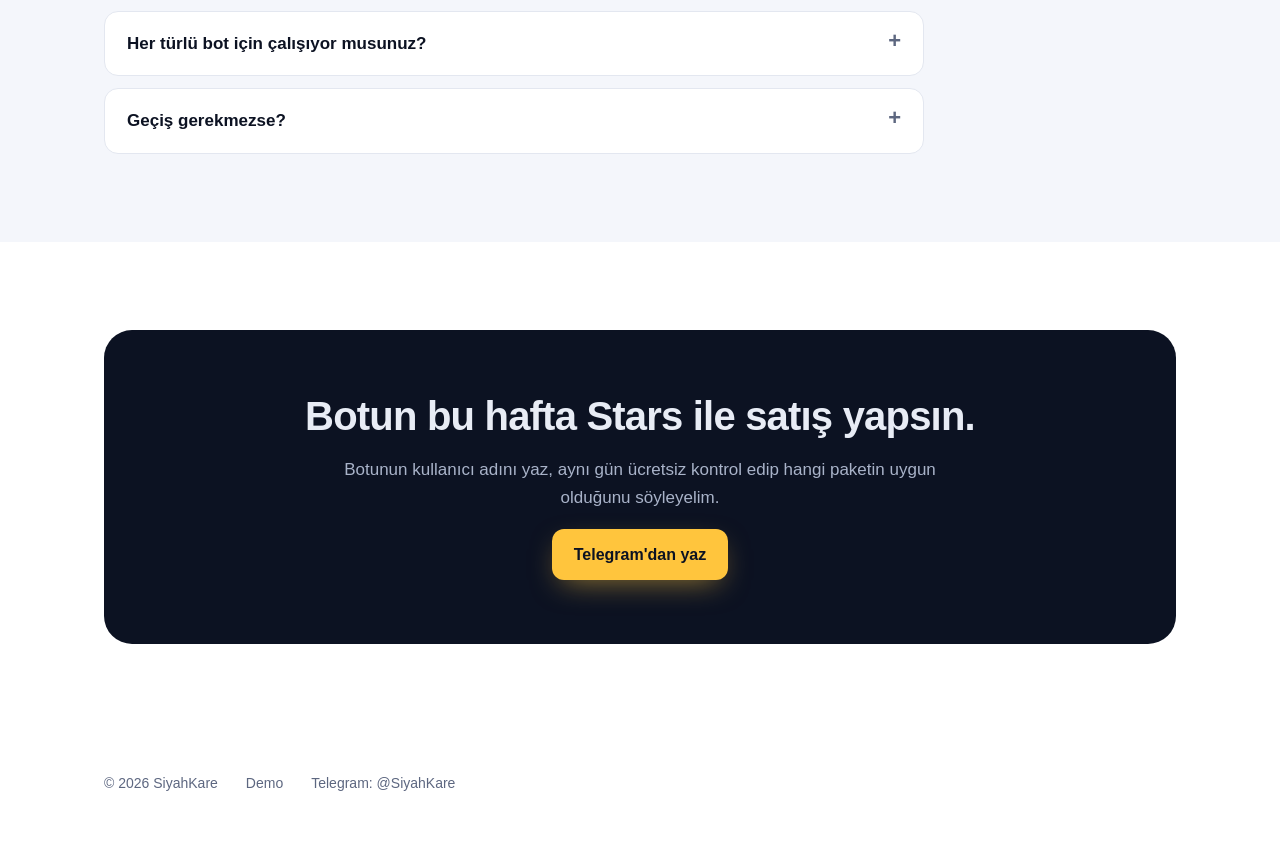
==== commit ab4c156a: "Route every call to action to Telegram @SiyahKare Buy and contact buttons opened the GitHub profile," ====
--- a/index.html
+++ b/index.html
@@ -151,7 +151,7 @@
           Stars <small>by SiyahKare</small>
         </a>
         <div class="links"><a href="#neden">Neden şimdi</a><a href="#ne">Ne kuruyoruz</a><a href="#paketler">Paketler</a><a href="#demo">Demo</a><a href="#sss">SSS</a></div>
-        <a class="btn btn-gold btn-small" href="https://github.com/onurmutlu" target="_blank" rel="noopener">GitHub profili</a>
+        <a class="btn btn-gold btn-small" href="https://t.me/SiyahKare?text=Merhaba%2C%20botuma%20Telegram%20Stars%20%C3%B6demesi%20kurmak%20istiyorum.%20%C3%9Ccretsiz%20kontrol%20yapabilir%20misiniz%3F" target="_blank" rel="noopener">Ücretsiz kontrol</a>
       </div>
     </nav>
 
@@ -161,7 +161,7 @@
         <h1>Mevcut botuna <span class="star">Telegram Stars</span> ödemesi kuruyoruz.</h1>
         <p class="lead">Telegram botları ve Mini App'ler dijital ürün, abonelik ve AI erişimini artık sadece Telegram Stars ile satabiliyor. Ödeme, teslimat, iade ve <code>/paysupport</code> dahil hazır Stars altyapımızı mevcut botuna <b style="color:#fff">3 iş gününde</b> kuruyoruz.</p>
         <div class="cta">
-          <a class="btn btn-gold" href="https://github.com/onurmutlu" target="_blank" rel="noopener">GitHub profili</a>
+          <a class="btn btn-gold" href="https://t.me/SiyahKare?text=Merhaba%2C%20botuma%20Telegram%20Stars%20%C3%B6demesi%20kurmak%20istiyorum.%20%C3%9Ccretsiz%20kontrol%20yapabilir%20misiniz%3F%20Botum%3A%20%40" target="_blank" rel="noopener">Botumu ücretsiz kontrol et</a>
           <a class="btn btn-line" href="#demo">Mağaza demosu</a>
         </div>
         <p class="fine">Botunun geçişe ihtiyacı var mı, ücretsiz bakıyoruz. İhtiyacı yoksa bunu da açıkça söylüyoruz.</p>
@@ -239,19 +239,19 @@
             <h3>Hızlı Geçiş</h3>
             <div class="price">7.500 ₺ <small>/ 250 $</small></div>
             <ul class="ticks"><li>Mevcut bota Stars faturası</li><li>Ödeme doğrulama ve teslimat</li><li>/paysupport ve /terms</li><li>3 iş günü</li></ul>
-            <a class="btn btn-ghost" href="https://github.com/onurmutlu" target="_blank" rel="noopener">GitHub profili</a>
+            <a class="btn btn-ghost" href="https://t.me/SiyahKare?text=Merhaba%2C%20H%C4%B1zl%C4%B1%20Ge%C3%A7i%C5%9F%20paketini%20%287.500%20%E2%82%BA%29%20almak%20istiyorum.%20Botum%3A%20%40" target="_blank" rel="noopener">Satın al</a>
           </article>
           <article class="plan best">
             <h3>Tam Geçiş</h3>
             <div class="price">15.000 ₺ <small>/ 500 $</small></div>
             <ul class="ticks"><li>Hızlı Geçiş'teki her şey</li><li>Stars abonelikleri</li><li>Mini App vitrini ve kütüphane</li><li>İade akışı ve sipariş takibi</li><li>Mevcut aboneleri taşıma planı</li><li>Stars fiyatlandırma hesabı</li><li>7 iş günü</li></ul>
-            <a class="btn btn-gold" href="https://github.com/onurmutlu" target="_blank" rel="noopener">GitHub profili</a>
+            <a class="btn btn-gold" href="https://t.me/SiyahKare?text=Merhaba%2C%20Tam%20Ge%C3%A7i%C5%9F%20paketini%20%2815.000%20%E2%82%BA%29%20almak%20istiyorum.%20Botum%3A%20%40" target="_blank" rel="noopener">Satın al</a>
           </article>
           <article class="plan">
             <h3>Bakım</h3>
             <div class="price">2.000 ₺ <small>/ ay · 70 $</small></div>
             <ul class="ticks"><li>Telegram API değişikliklerini takip</li><li>İade ve şikayet yönetimi</li><li>Aylık satış raporu</li></ul>
-            <a class="btn btn-ghost" href="https://github.com/onurmutlu" target="_blank" rel="noopener">GitHub profili</a>
+            <a class="btn btn-ghost" href="https://t.me/SiyahKare?text=Merhaba%2C%20ayl%C4%B1k%20Bak%C4%B1m%20paketini%20%282.000%20%E2%82%BA/ay%29%20almak%20istiyorum.%20Botum%3A%20%40" target="_blank" rel="noopener">Satın al</a>
           </article>
         </div>
       </div>
@@ -311,8 +311,8 @@
       <div class="wrap">
         <div class="final">
           <h2>Botun bu hafta Stars ile satış yapsın.</h2>
-          <p>Kurulum ve entegrasyon ayrıntılarını proje deposunda bulabilirsin.</p>
-          <a class="btn btn-gold" href="https://github.com/onurmutlu" target="_blank" rel="noopener">GitHub profili</a>
+          <p>Botunun kullanıcı adını yaz, aynı gün ücretsiz kontrol edip hangi paketin uygun olduğunu söyleyelim.</p>
+          <a class="btn btn-gold" href="https://t.me/SiyahKare?text=Merhaba%2C%20botuma%20bu%20hafta%20Telegram%20Stars%20%C3%B6demesi%20kurmak%20istiyorum.%20Botum%3A%20%40" target="_blank" rel="noopener">Telegram'dan yaz</a>
         </div>
       </div>
     </section>
@@ -322,7 +322,7 @@
     <div class="wrap">
       <span>© <span id="year">2026</span> SiyahKare</span>
       <a href="#demo">Demo</a>
-      <a href="https://github.com/onurmutlu" target="_blank" rel="noopener">GitHub profili</a>
+      <a href="https://t.me/SiyahKare" target="_blank" rel="noopener">Telegram: @SiyahKare</a>
     </div>
   </footer>
 
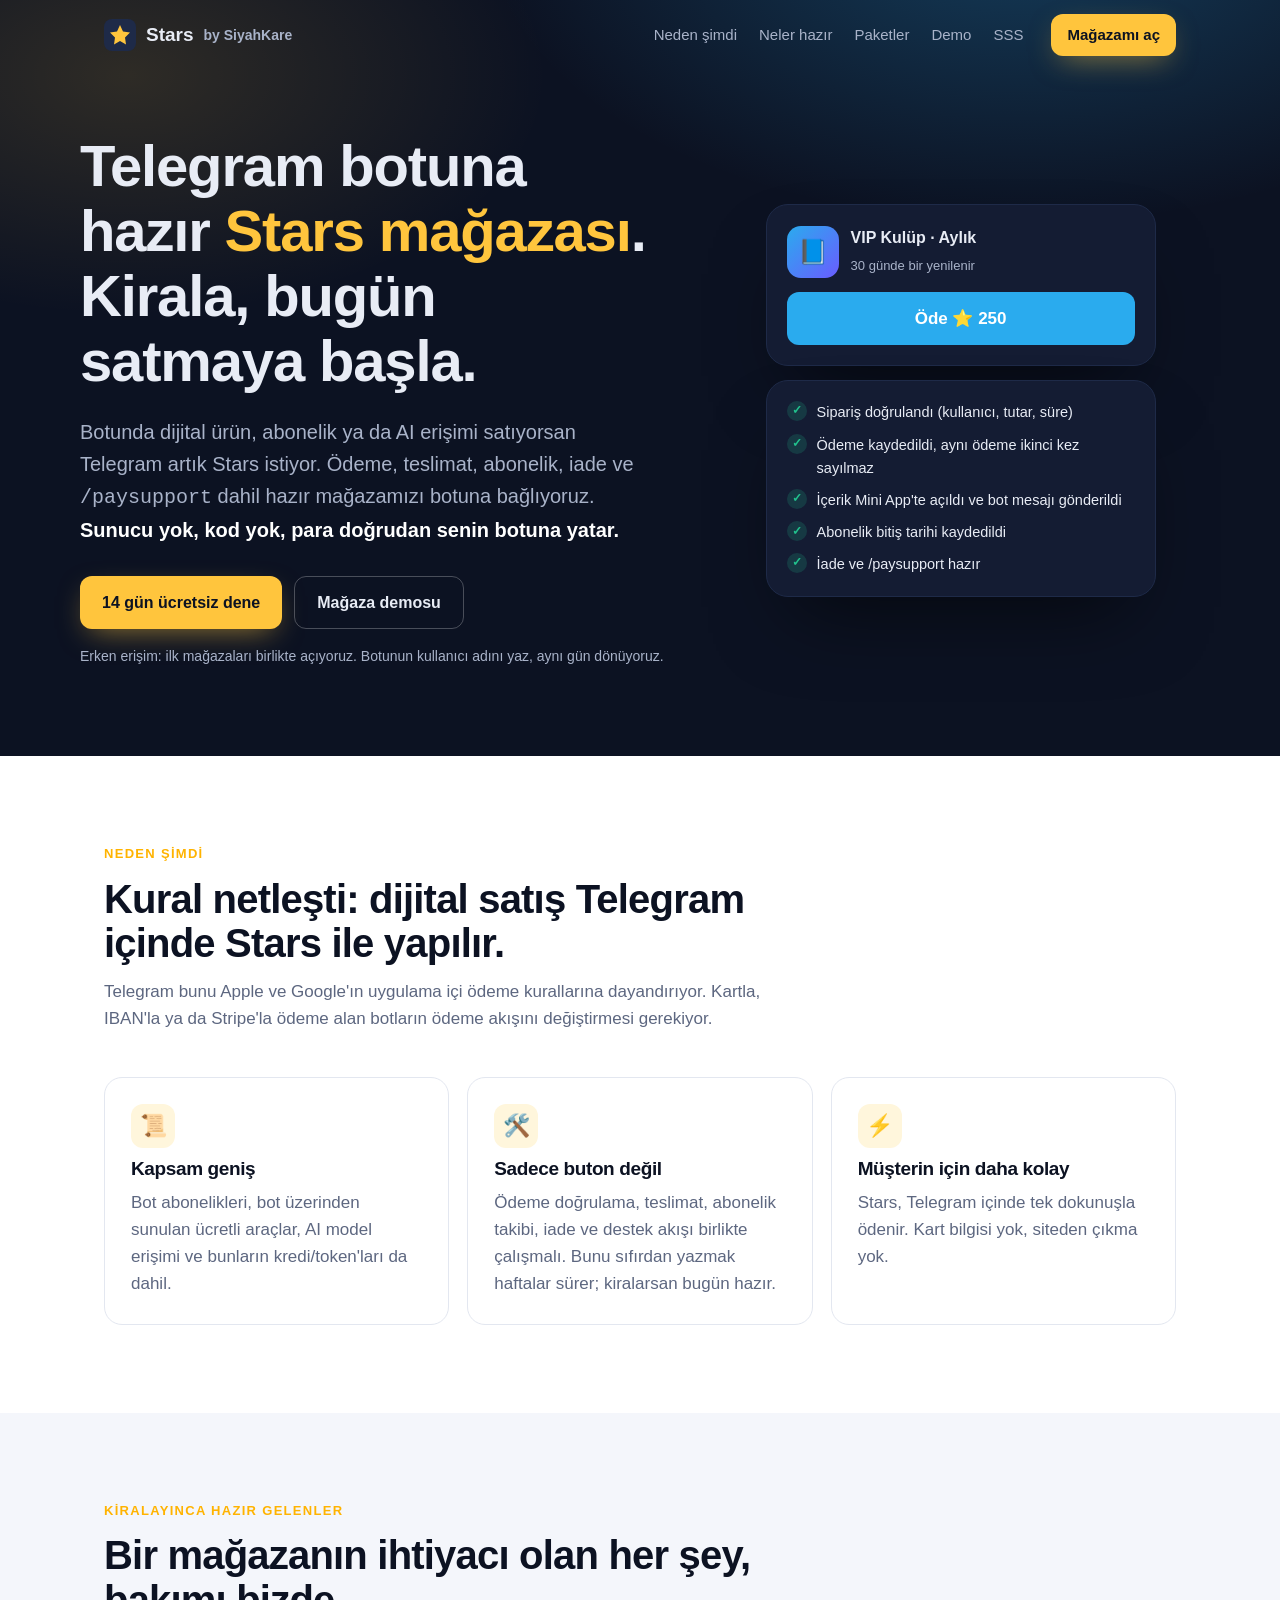
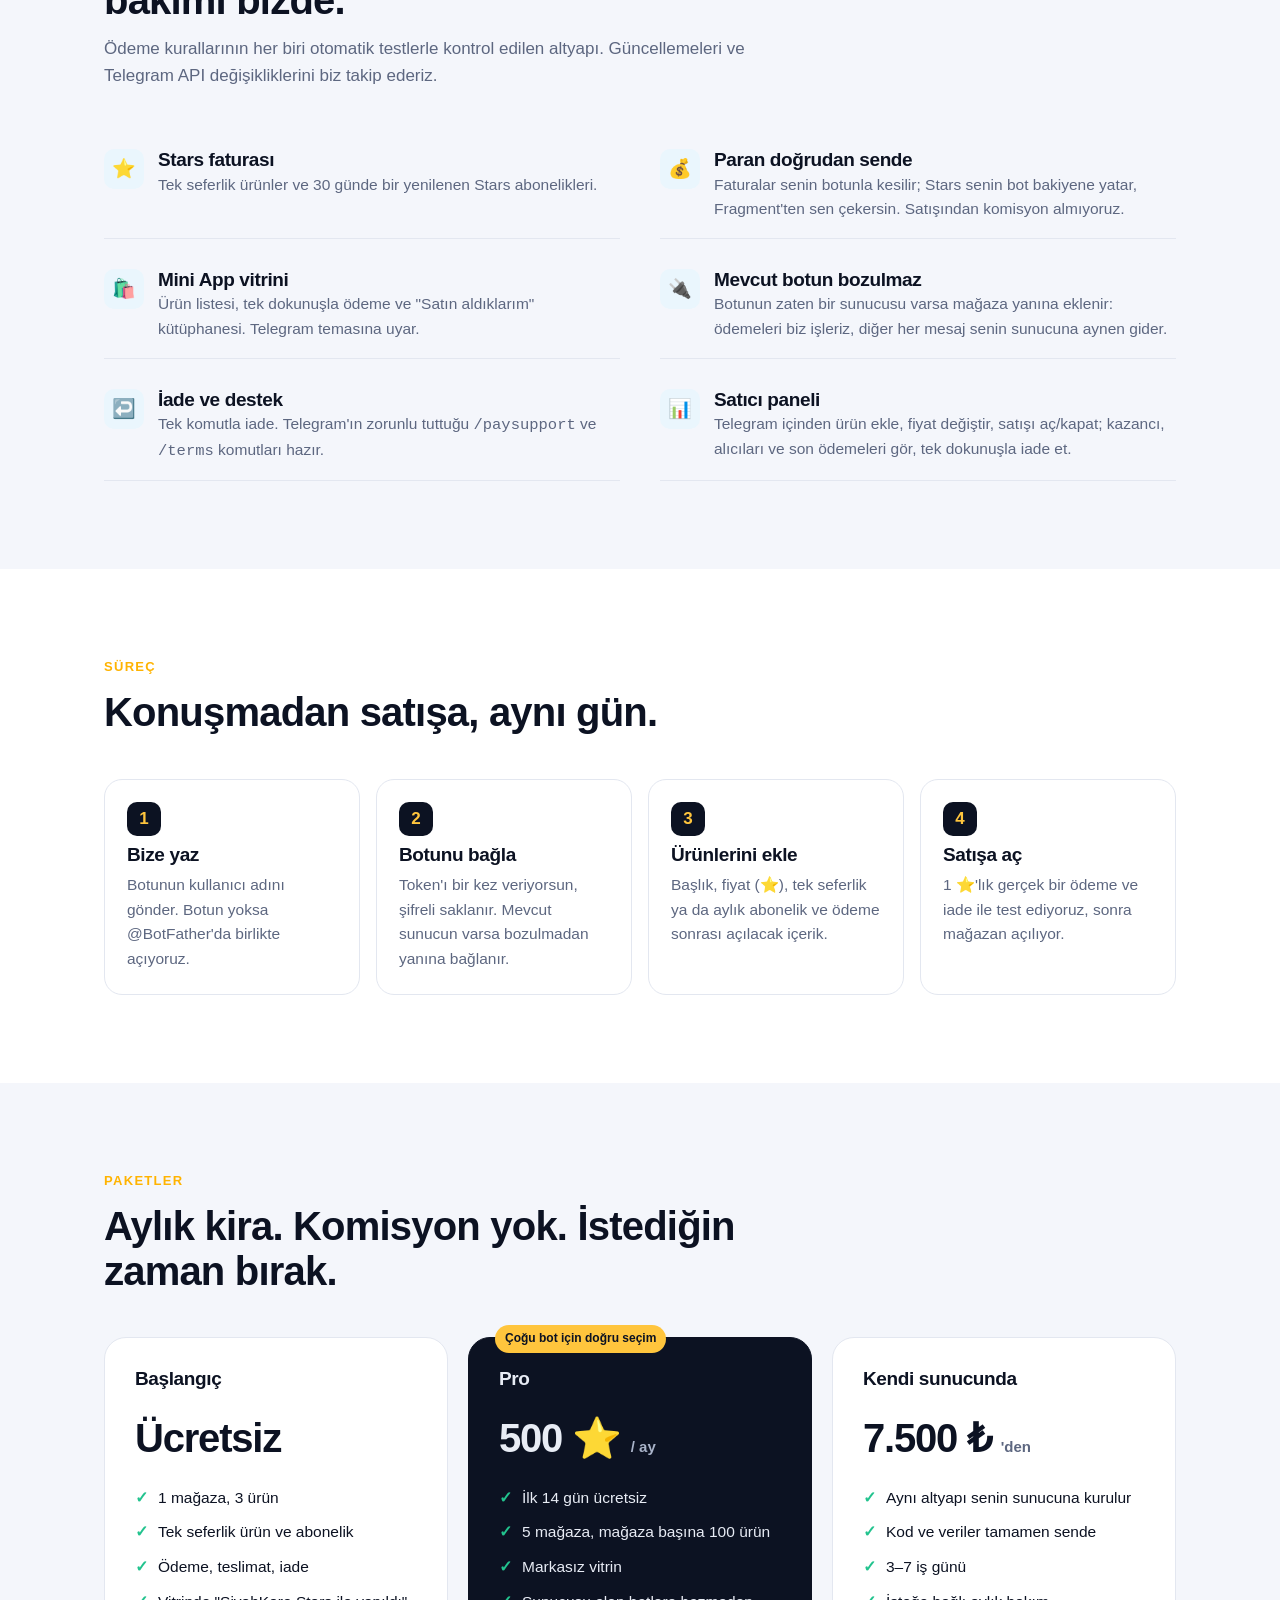
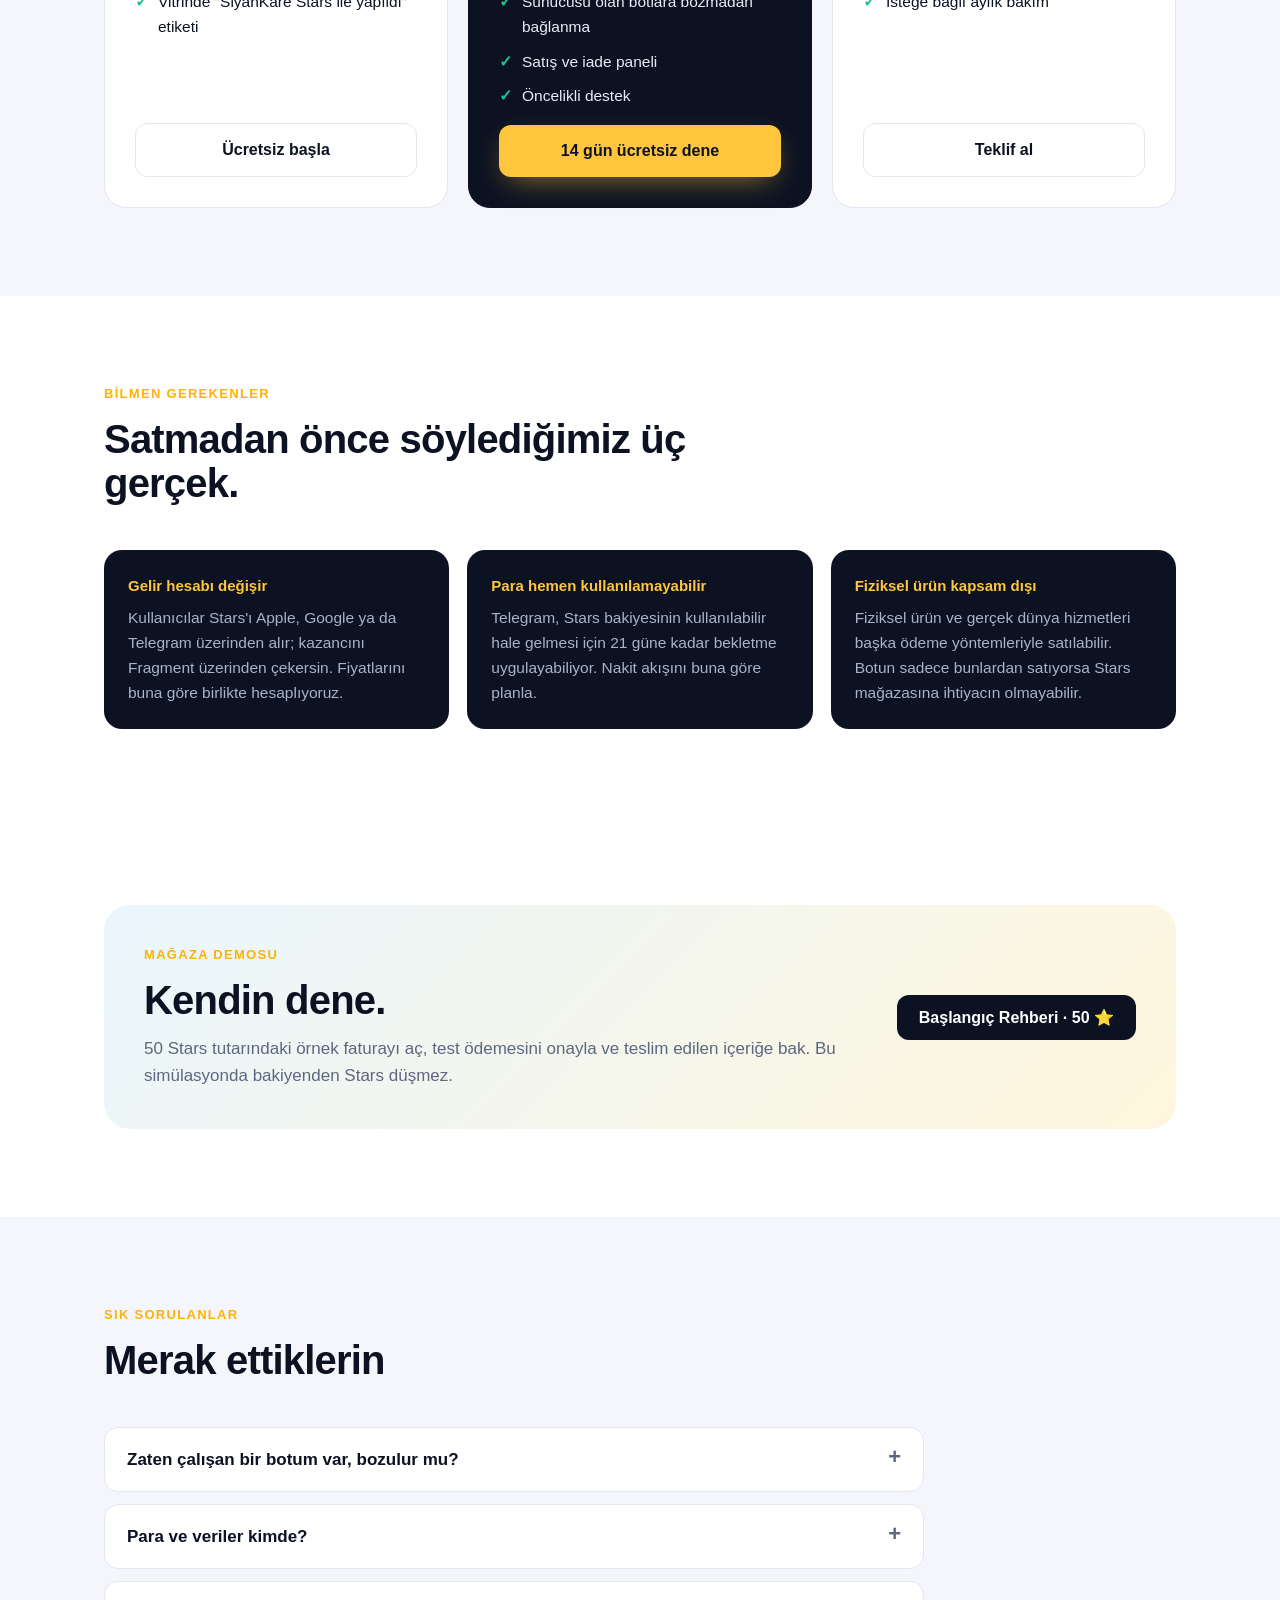
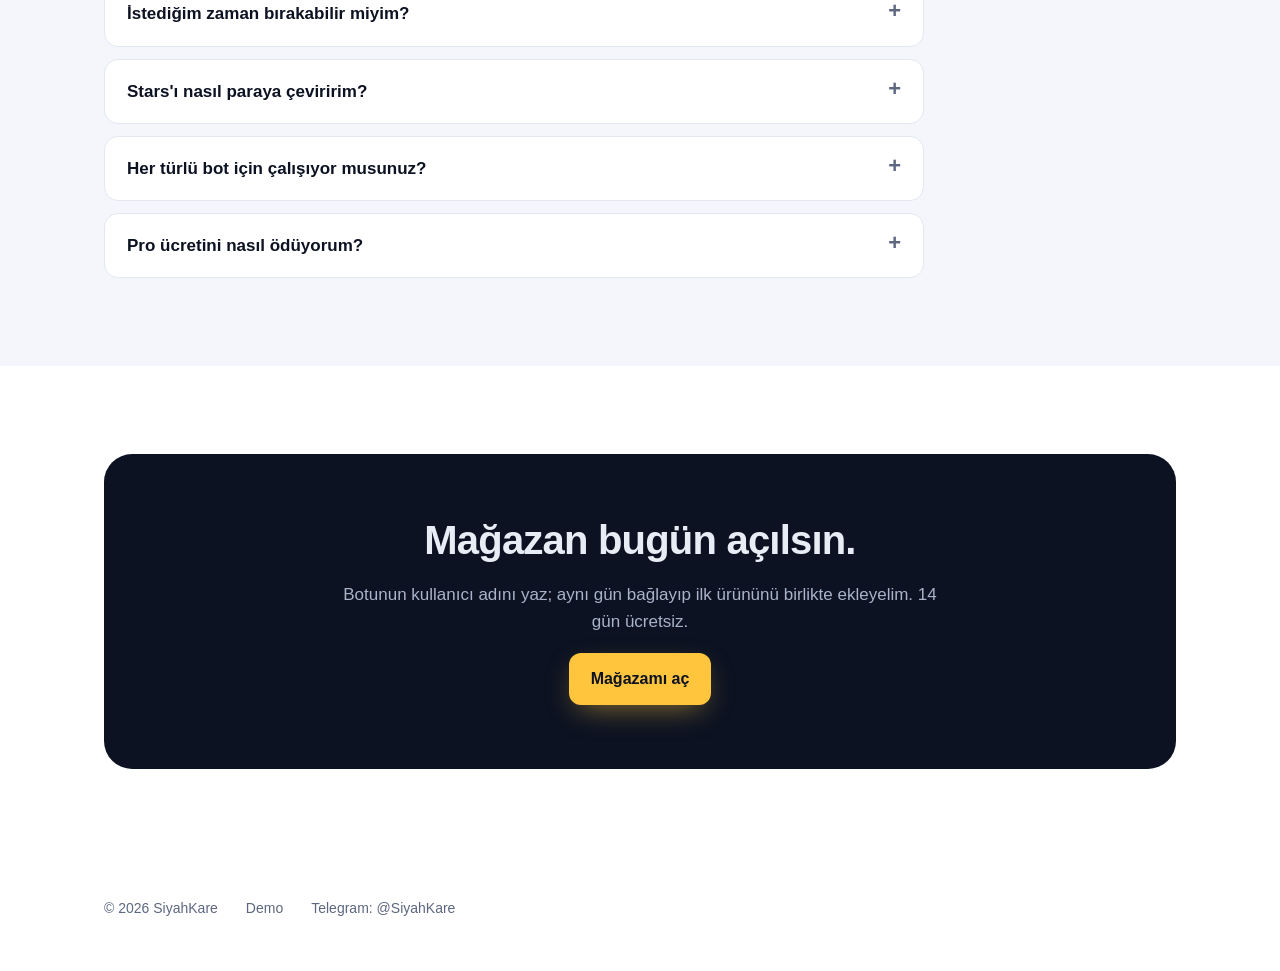
==== commit 86c3eb82: "Reposition the site around renting a ready Stars shop The main offer is now a rented shop for an exi" ====
--- a/index.html
+++ b/index.html
@@ -3,8 +3,8 @@
 <head>
   <meta charset="utf-8">
   <meta name="viewport" content="width=device-width, initial-scale=1">
-  <title>Telegram Stars geçişi — botun 3 iş gününde Stars ile satış yapsın | SiyahKare</title>
-  <meta name="description" content="Telegram botlarda dijital ürün, abonelik ve AI erişimi artık sadece Stars ile satılabiliyor. Ödeme, teslimat, iade ve /paysupport dahil hazır Stars altyapısını mevcut botuna kuruyoruz.">
+  <title>Telegram botuna hazır Stars mağazası — kirala, bugün satmaya başla | SiyahKare</title>
+  <meta name="description" content="Telegram botun için hazır Stars mağazası: ürünlerini ekle, Stars ile sat. Sunucu ve kod yok, para doğrudan senin botuna yatar, mevcut botun bozulmaz. 14 gün ücretsiz.">
   <meta property="og:title" content="Botun Telegram Stars'a hazır mı?">
   <meta property="og:description" content="Ödeme, teslimat, iade, abonelik ve Mini App vitrini dahil Stars altyapısı, 3 iş gününde.">
   <meta name="theme-color" content="#0c1222">
@@ -150,21 +150,21 @@
           <svg viewBox="0 0 64 64" aria-hidden="true"><rect width="64" height="64" rx="16" fill="#1e2a48"/><path d="M32 12l6 13 14 2-10 10 2 14-12-7-12 7 2-14-10-10 14-2z" fill="#ffc53d"/></svg>
           Stars <small>by SiyahKare</small>
         </a>
-        <div class="links"><a href="#neden">Neden şimdi</a><a href="#ne">Ne kuruyoruz</a><a href="#paketler">Paketler</a><a href="#demo">Demo</a><a href="#sss">SSS</a></div>
-        <a class="btn btn-gold btn-small" href="https://t.me/SiyahKare?text=Merhaba%2C%20botuma%20Telegram%20Stars%20%C3%B6demesi%20kurmak%20istiyorum.%20%C3%9Ccretsiz%20kontrol%20yapabilir%20misiniz%3F" target="_blank" rel="noopener">Ücretsiz kontrol</a>
+        <div class="links"><a href="#neden">Neden şimdi</a><a href="#ne">Neler hazır</a><a href="#paketler">Paketler</a><a href="#demo">Demo</a><a href="#sss">SSS</a></div>
+        <a class="btn btn-gold btn-small" href="https://t.me/SiyahKare?text=Merhaba%2C%20kiral%C4%B1k%20Stars%20ma%C4%9Fazas%C4%B1%20i%C3%A7in%20erken%20eri%C5%9Fim%20istiyorum.%20Botum%3A%20%40" target="_blank" rel="noopener">Mağazamı aç</a>
       </div>
     </nav>
 
     <div class="wrap hero">
       <div>
         
-        <h1>Mevcut botuna <span class="star">Telegram Stars</span> ödemesi kuruyoruz.</h1>
-        <p class="lead">Telegram botları ve Mini App'ler dijital ürün, abonelik ve AI erişimini artık sadece Telegram Stars ile satabiliyor. Ödeme, teslimat, iade ve <code>/paysupport</code> dahil hazır Stars altyapımızı mevcut botuna <b style="color:#fff">3 iş gününde</b> kuruyoruz.</p>
+        <h1>Telegram botuna hazır <span class="star">Stars mağazası</span>. Kirala, bugün satmaya başla.</h1>
+        <p class="lead">Botunda dijital ürün, abonelik ya da AI erişimi satıyorsan Telegram artık Stars istiyor. Ödeme, teslimat, abonelik, iade ve <code>/paysupport</code> dahil hazır mağazamızı botuna bağlıyoruz. <b style="color:#fff">Sunucu yok, kod yok, para doğrudan senin botuna yatar.</b></p>
         <div class="cta">
-          <a class="btn btn-gold" href="https://t.me/SiyahKare?text=Merhaba%2C%20botuma%20Telegram%20Stars%20%C3%B6demesi%20kurmak%20istiyorum.%20%C3%9Ccretsiz%20kontrol%20yapabilir%20misiniz%3F%20Botum%3A%20%40" target="_blank" rel="noopener">Botumu ücretsiz kontrol et</a>
+          <a class="btn btn-gold" href="https://t.me/SiyahKare?text=Merhaba%2C%20kiral%C4%B1k%20Stars%20ma%C4%9Fazas%C4%B1%20i%C3%A7in%20erken%20eri%C5%9Fim%20istiyorum.%20Botum%3A%20%40" target="_blank" rel="noopener">14 gün ücretsiz dene</a>
           <a class="btn btn-line" href="#demo">Mağaza demosu</a>
         </div>
-        <p class="fine">Botunun geçişe ihtiyacı var mı, ücretsiz bakıyoruz. İhtiyacı yoksa bunu da açıkça söylüyoruz.</p>
+        <p class="fine">Erken erişim: ilk mağazaları birlikte açıyoruz. Botunun kullanıcı adını yaz, aynı gün dönüyoruz.</p>
       </div>
 
       <div class="mock" aria-hidden="true">
@@ -195,7 +195,7 @@
         </div>
         <div class="three">
           <div class="box"><div class="ico">📜</div><h3>Kapsam geniş</h3><p class="muted">Bot abonelikleri, bot üzerinden sunulan ücretli araçlar, AI model erişimi ve bunların kredi/token'ları da dahil.</p></div>
-          <div class="box"><div class="ico">🛠️</div><h3>Sadece buton değil</h3><p class="muted">Doğru bir geçiş için ödeme doğrulama, teslimat, abonelik takibi, iade ve destek akışı birlikte kurulmalı. Yarım bir geçiş para kaybettirir.</p></div>
+          <div class="box"><div class="ico">🛠️</div><h3>Sadece buton değil</h3><p class="muted">Ödeme doğrulama, teslimat, abonelik takibi, iade ve destek akışı birlikte çalışmalı. Bunu sıfırdan yazmak haftalar sürer; kiralarsan bugün hazır.</p></div>
           <div class="box"><div class="ico">⚡</div><h3>Müşterin için daha kolay</h3><p class="muted">Stars, Telegram içinde tek dokunuşla ödenir. Kart bilgisi yok, siteden çıkma yok.</p></div>
         </div>
       </div>
@@ -204,54 +204,54 @@
     <section id="ne" class="alt">
       <div class="wrap">
         <div class="head">
-          <p class="eyebrow">Ne kuruyoruz</p>
-          <h2>Testleri yazılmış, eksiksiz Stars altyapısı.</h2>
-          <p class="muted">Sıfırdan yazmıyoruz. Ödeme kurallarının her biri otomatik testlerle kontrol edilen hazır altyapımızı senin botuna uyarlıyoruz.</p>
+          <p class="eyebrow">Kiralayınca hazır gelenler</p>
+          <h2>Bir mağazanın ihtiyacı olan her şey, bakımı bizde.</h2>
+          <p class="muted">Ödeme kurallarının her biri otomatik testlerle kontrol edilen altyapı. Güncellemeleri ve Telegram API değişikliklerini biz takip ederiz.</p>
         </div>
         <div class="features">
           <div class="feat"><div class="ico">⭐</div><div><h3>Stars faturası</h3><p>Tek seferlik ürünler ve 30 günde bir yenilenen Stars abonelikleri.</p></div></div>
-          <div class="feat"><div class="ico">🛡️</div><div><h3>Sıkı ödeme doğrulama</h3><p>Sadece doğru kullanıcı, doğru tutar ve süresi dolmamış sipariş onaylanır. Tekrar gelen ödeme bildirimleri çift sayılmaz.</p></div></div>
+          <div class="feat"><div class="ico">💰</div><div><h3>Paran doğrudan sende</h3><p>Faturalar senin botunla kesilir; Stars senin bot bakiyene yatar, Fragment'ten sen çekersin. Satışından komisyon almıyoruz.</p></div></div>
           <div class="feat"><div class="ico">🛍️</div><div><h3>Mini App vitrini</h3><p>Ürün listesi, tek dokunuşla ödeme ve "Satın aldıklarım" kütüphanesi. Telegram temasına uyar.</p></div></div>
-          <div class="feat"><div class="ico">📬</div><div><h3>Güvenli teslimat</h3><p>İçerik uygulamada anında açılır ve bot mesajıyla gelir. Ulaşmazsa otomatik yeniden denenir.</p></div></div>
+          <div class="feat"><div class="ico">🔌</div><div><h3>Mevcut botun bozulmaz</h3><p>Botunun zaten bir sunucusu varsa mağaza yanına eklenir: ödemeleri biz işleriz, diğer her mesaj senin sunucuna aynen gider.</p></div></div>
           <div class="feat"><div class="ico">↩️</div><div><h3>İade ve destek</h3><p>Tek komutla iade. Telegram'ın zorunlu tuttuğu <code>/paysupport</code> ve <code>/terms</code> komutları hazır.</p></div></div>
-          <div class="feat"><div class="ico">🧾</div><div><h3>Hiçbir ödeme kaybolmaz</h3><p>Eşleşmeyen ya da sorunlu her ödeme ayrı bir listeye düşer; iade ya da elle teslimat için seni bekler.</p></div></div>
+          <div class="feat"><div class="ico">📊</div><div><h3>Satıcı paneli</h3><p>Telegram içinden ürün ekle, fiyat değiştir, satışı aç/kapat; kazancı, alıcıları ve son ödemeleri gör, tek dokunuşla iade et.</p></div></div>
         </div>
       </div>
     </section>
 
     <section>
       <div class="wrap">
-        <div class="head"><p class="eyebrow">Süreç</p><h2>Konuşmadan canlıya, bir hafta içinde.</h2></div>
+        <div class="head"><p class="eyebrow">Süreç</p><h2>Konuşmadan satışa, aynı gün.</h2></div>
         <div class="steps">
-          <div class="step"><h3>Ücretsiz kontrol</h3><p>Botunu ve ödeme akışını inceliyoruz. Geçiş gerekmiyorsa söylüyoruz.</p></div>
-          <div class="step"><h3>Teklif</h3><p>Sabit fiyat, net teslim tarihi. Başlamak için %50 peşin.</p></div>
-          <div class="step"><h3>Kurulum</h3><p>Hızlı Geçiş 3, Tam Geçiş 7 iş günü. Ürünlerin ve fiyatların Stars'a çevrilir.</p></div>
-          <div class="step"><h3>Canlı test ve teslim</h3><p>1 ⭐'lık gerçek bir ödeme ve iade ile birlikte test ediyoruz, sonra satışı açıyoruz.</p></div>
+          <div class="step"><h3>Bize yaz</h3><p>Botunun kullanıcı adını gönder. Botun yoksa @BotFather'da birlikte açıyoruz.</p></div>
+          <div class="step"><h3>Botunu bağla</h3><p>Token'ı bir kez veriyorsun, şifreli saklanır. Mevcut sunucun varsa bozulmadan yanına bağlanır.</p></div>
+          <div class="step"><h3>Ürünlerini ekle</h3><p>Başlık, fiyat (⭐), tek seferlik ya da aylık abonelik ve ödeme sonrası açılacak içerik.</p></div>
+          <div class="step"><h3>Satışa aç</h3><p>1 ⭐'lık gerçek bir ödeme ve iade ile test ediyoruz, sonra mağazan açılıyor.</p></div>
         </div>
       </div>
     </section>
 
     <section id="paketler" class="alt">
       <div class="wrap">
-        <div class="head"><p class="eyebrow">Paketler</p><h2>Sabit fiyat. Sürpriz yok.</h2></div>
+        <div class="head"><p class="eyebrow">Paketler</p><h2>Aylık kira. Komisyon yok. İstediğin zaman bırak.</h2></div>
         <div class="plans">
           <article class="plan">
-            <h3>Hızlı Geçiş</h3>
-            <div class="price">7.500 ₺ <small>/ 250 $</small></div>
-            <ul class="ticks"><li>Mevcut bota Stars faturası</li><li>Ödeme doğrulama ve teslimat</li><li>/paysupport ve /terms</li><li>3 iş günü</li></ul>
-            <a class="btn btn-ghost" href="https://t.me/SiyahKare?text=Merhaba%2C%20H%C4%B1zl%C4%B1%20Ge%C3%A7i%C5%9F%20paketini%20%287.500%20%E2%82%BA%29%20almak%20istiyorum.%20Botum%3A%20%40" target="_blank" rel="noopener">Satın al</a>
+            <h3>Başlangıç</h3>
+            <div class="price">Ücretsiz</div>
+            <ul class="ticks"><li>1 mağaza, 3 ürün</li><li>Tek seferlik ürün ve abonelik</li><li>Ödeme, teslimat, iade</li><li>Vitrinde "SiyahKare Stars ile yapıldı" etiketi</li></ul>
+            <a class="btn btn-ghost" href="https://t.me/SiyahKare?text=Merhaba%2C%20%C3%BCcretsiz%20Ba%C5%9Flang%C4%B1%C3%A7%20plan%C4%B1yla%20Stars%20ma%C4%9Fazas%C4%B1%20a%C3%A7mak%20istiyorum.%20Botum%3A%20%40" target="_blank" rel="noopener">Ücretsiz başla</a>
           </article>
           <article class="plan best">
-            <h3>Tam Geçiş</h3>
-            <div class="price">15.000 ₺ <small>/ 500 $</small></div>
-            <ul class="ticks"><li>Hızlı Geçiş'teki her şey</li><li>Stars abonelikleri</li><li>Mini App vitrini ve kütüphane</li><li>İade akışı ve sipariş takibi</li><li>Mevcut aboneleri taşıma planı</li><li>Stars fiyatlandırma hesabı</li><li>7 iş günü</li></ul>
-            <a class="btn btn-gold" href="https://t.me/SiyahKare?text=Merhaba%2C%20Tam%20Ge%C3%A7i%C5%9F%20paketini%20%2815.000%20%E2%82%BA%29%20almak%20istiyorum.%20Botum%3A%20%40" target="_blank" rel="noopener">Satın al</a>
+            <h3>Pro</h3>
+            <div class="price">500 ⭐ <small>/ ay</small></div>
+            <ul class="ticks"><li>İlk 14 gün ücretsiz</li><li>5 mağaza, mağaza başına 100 ürün</li><li>Markasız vitrin</li><li>Sunucusu olan botlara bozmadan bağlanma</li><li>Satış ve iade paneli</li><li>Öncelikli destek</li></ul>
+            <a class="btn btn-gold" href="https://t.me/SiyahKare?text=Merhaba%2C%20Pro%20planla%20%28500%20%E2%AD%90/ay%29%20Stars%20ma%C4%9Fazas%C4%B1%20a%C3%A7mak%20istiyorum.%20Botum%3A%20%40" target="_blank" rel="noopener">14 gün ücretsiz dene</a>
           </article>
           <article class="plan">
-            <h3>Bakım</h3>
-            <div class="price">2.000 ₺ <small>/ ay · 70 $</small></div>
-            <ul class="ticks"><li>Telegram API değişikliklerini takip</li><li>İade ve şikayet yönetimi</li><li>Aylık satış raporu</li></ul>
-            <a class="btn btn-ghost" href="https://t.me/SiyahKare?text=Merhaba%2C%20ayl%C4%B1k%20Bak%C4%B1m%20paketini%20%282.000%20%E2%82%BA/ay%29%20almak%20istiyorum.%20Botum%3A%20%40" target="_blank" rel="noopener">Satın al</a>
+            <h3>Kendi sunucunda</h3>
+            <div class="price">7.500 ₺ <small>'den</small></div>
+            <ul class="ticks"><li>Aynı altyapı senin sunucuna kurulur</li><li>Kod ve veriler tamamen sende</li><li>3–7 iş günü</li><li>İsteğe bağlı aylık bakım</li></ul>
+            <a class="btn btn-ghost" href="https://t.me/SiyahKare?text=Merhaba%2C%20Stars%20altyap%C4%B1s%C4%B1n%C4%B1n%20kendi%20sunucuma%20kurulmas%C4%B1%20i%C3%A7in%20teklif%20istiyorum.%20Botum%3A%20%40" target="_blank" rel="noopener">Teklif al</a>
           </article>
         </div>
       </div>
@@ -263,7 +263,7 @@
         <div class="facts">
           <div class="fact"><b>Gelir hesabı değişir</b><p>Kullanıcılar Stars'ı Apple, Google ya da Telegram üzerinden alır; kazancını Fragment üzerinden çekersin. Fiyatlarını buna göre birlikte hesaplıyoruz.</p></div>
           <div class="fact"><b>Para hemen kullanılamayabilir</b><p>Telegram, Stars bakiyesinin kullanılabilir hale gelmesi için 21 güne kadar bekletme uygulayabiliyor. Nakit akışını buna göre planla.</p></div>
-          <div class="fact"><b>Fiziksel ürün kapsam dışı</b><p>Fiziksel ürün ve gerçek dünya hizmetleri başka ödeme yöntemleriyle satılabilir. Botun bunlardan satıyorsa geçişe ihtiyacın olmayabilir.</p></div>
+          <div class="fact"><b>Fiziksel ürün kapsam dışı</b><p>Fiziksel ürün ve gerçek dünya hizmetleri başka ödeme yöntemleriyle satılabilir. Botun sadece bunlardan satıyorsa Stars mağazasına ihtiyacın olmayabilir.</p></div>
         </div>
       </div>
     </section>
@@ -297,12 +297,12 @@
       <div class="wrap">
         <div class="head"><p class="eyebrow">Sık sorulanlar</p><h2>Merak ettiklerin</h2></div>
         <div class="faq">
-          <details><summary>Botum hangi dilde yazıldıysa çalışır mı?</summary><p>Evet. Stars altyapısı kendi servisi olarak çalışır ve botuna bağlanır. Botun Python, Node.js ya da başka bir dilde olabilir; mevcut kodunu baştan yazmıyoruz.</p></details>
-          <details><summary>Kod ve veriler kimde kalıyor?</summary><p>Kurulum senin sunucuna ve senin bot hesabına yapılır. Sipariş ve ödeme verileri senin veritabanında kalır.</p></details>
-          <details><summary>Mevcut ücretli abonelerim ne olacak?</summary><p>Tam Geçiş paketinde mevcut aboneleri kaybetmeden Stars aboneliğine geçirmek için bir plan çıkarıyoruz: süresi biten kullanıcıya Stars aboneliğini teklif eden akış dahil.</p></details>
-          <details><summary>Stars'ı nasıl paraya çeviririm?</summary><p>Kazandığın Stars'ı Telegram'ın Fragment platformu üzerinden çekersin. Güncel kur ve koşulları kurulum sırasında birlikte kontrol ediyoruz.</p></details>
+          <details><summary>Zaten çalışan bir botum var, bozulur mu?</summary><p>Hayır. Botunun bir sunucusu varsa mağaza yanına bağlanır: mağaza ödemeleri ve <code>/magaza</code> gibi birkaç komut bizde işlenir, diğer her mesaj senin sunucuna aynen iletilir. Menü butonuna ve komutlarına dokunmayız.</p></details>
+          <details><summary>Para ve veriler kimde?</summary><p>Stars senin botunun bakiyesine yatar, bizim hesabımıza hiç uğramaz. Sipariş kayıtları senin mağazana ayrılmış bir veritabanında tutulur; bot token'ın şifreli saklanır. Her şeyin tamamen sende olmasını istersen "Kendi sunucunda" seçeneği var.</p></details>
+          <details><summary>İstediğim zaman bırakabilir miyim?</summary><p>Evet, taahhüt yok. Mağazayı kaldırınca botun eski haline döner; daha önce satın alanların kayıtları iadeler için saklanır.</p></details>
+          <details><summary>Stars'ı nasıl paraya çeviririm?</summary><p>Kazandığın Stars'ı Telegram'ın Fragment platformu üzerinden kendin çekersin. Güncel kur ve koşulları mağazanı açarken birlikte kontrol ediyoruz.</p></details>
           <details><summary>Her türlü bot için çalışıyor musunuz?</summary><p>Hayır. Bahis, kumar, yetişkin içerik ve eşleştirme botlarıyla çalışmıyoruz. Bunlar hem hukuki risk taşır hem de Telegram tarafından kapatılabilir.</p></details>
-          <details><summary>Geçiş gerekmezse?</summary><p>Ücretsiz kontrolde bunu söyleriz. Örneğin sadece fiziksel ürün satıyorsan Stars'a geçmen gerekmeyebilir.</p></details>
+          <details><summary>Pro ücretini nasıl ödüyorum?</summary><p>Telegram Stars ile, 30 günde bir yenilenen abonelik olarak; Telegram ayarlarından istediğin zaman iptal edebilirsin. Sadece fiziksel ürün satıyorsan Stars'a ihtiyacın olmayabilir, bunu da açıkça söyleriz.</p></details>
         </div>
       </div>
     </section>
@@ -310,9 +310,9 @@
     <section>
       <div class="wrap">
         <div class="final">
-          <h2>Botun bu hafta Stars ile satış yapsın.</h2>
-          <p>Botunun kullanıcı adını yaz, aynı gün ücretsiz kontrol edip hangi paketin uygun olduğunu söyleyelim.</p>
-          <a class="btn btn-gold" href="https://t.me/SiyahKare?text=Merhaba%2C%20botuma%20bu%20hafta%20Telegram%20Stars%20%C3%B6demesi%20kurmak%20istiyorum.%20Botum%3A%20%40" target="_blank" rel="noopener">Telegram'dan yaz</a>
+          <h2>Mağazan bugün açılsın.</h2>
+          <p>Botunun kullanıcı adını yaz; aynı gün bağlayıp ilk ürününü birlikte ekleyelim. 14 gün ücretsiz.</p>
+          <a class="btn btn-gold" href="https://t.me/SiyahKare?text=Merhaba%2C%20kiral%C4%B1k%20Stars%20ma%C4%9Fazas%C4%B1%20i%C3%A7in%20erken%20eri%C5%9Fim%20istiyorum.%20Botum%3A%20%40" target="_blank" rel="noopener">Mağazamı aç</a>
         </div>
       </div>
     </section>
